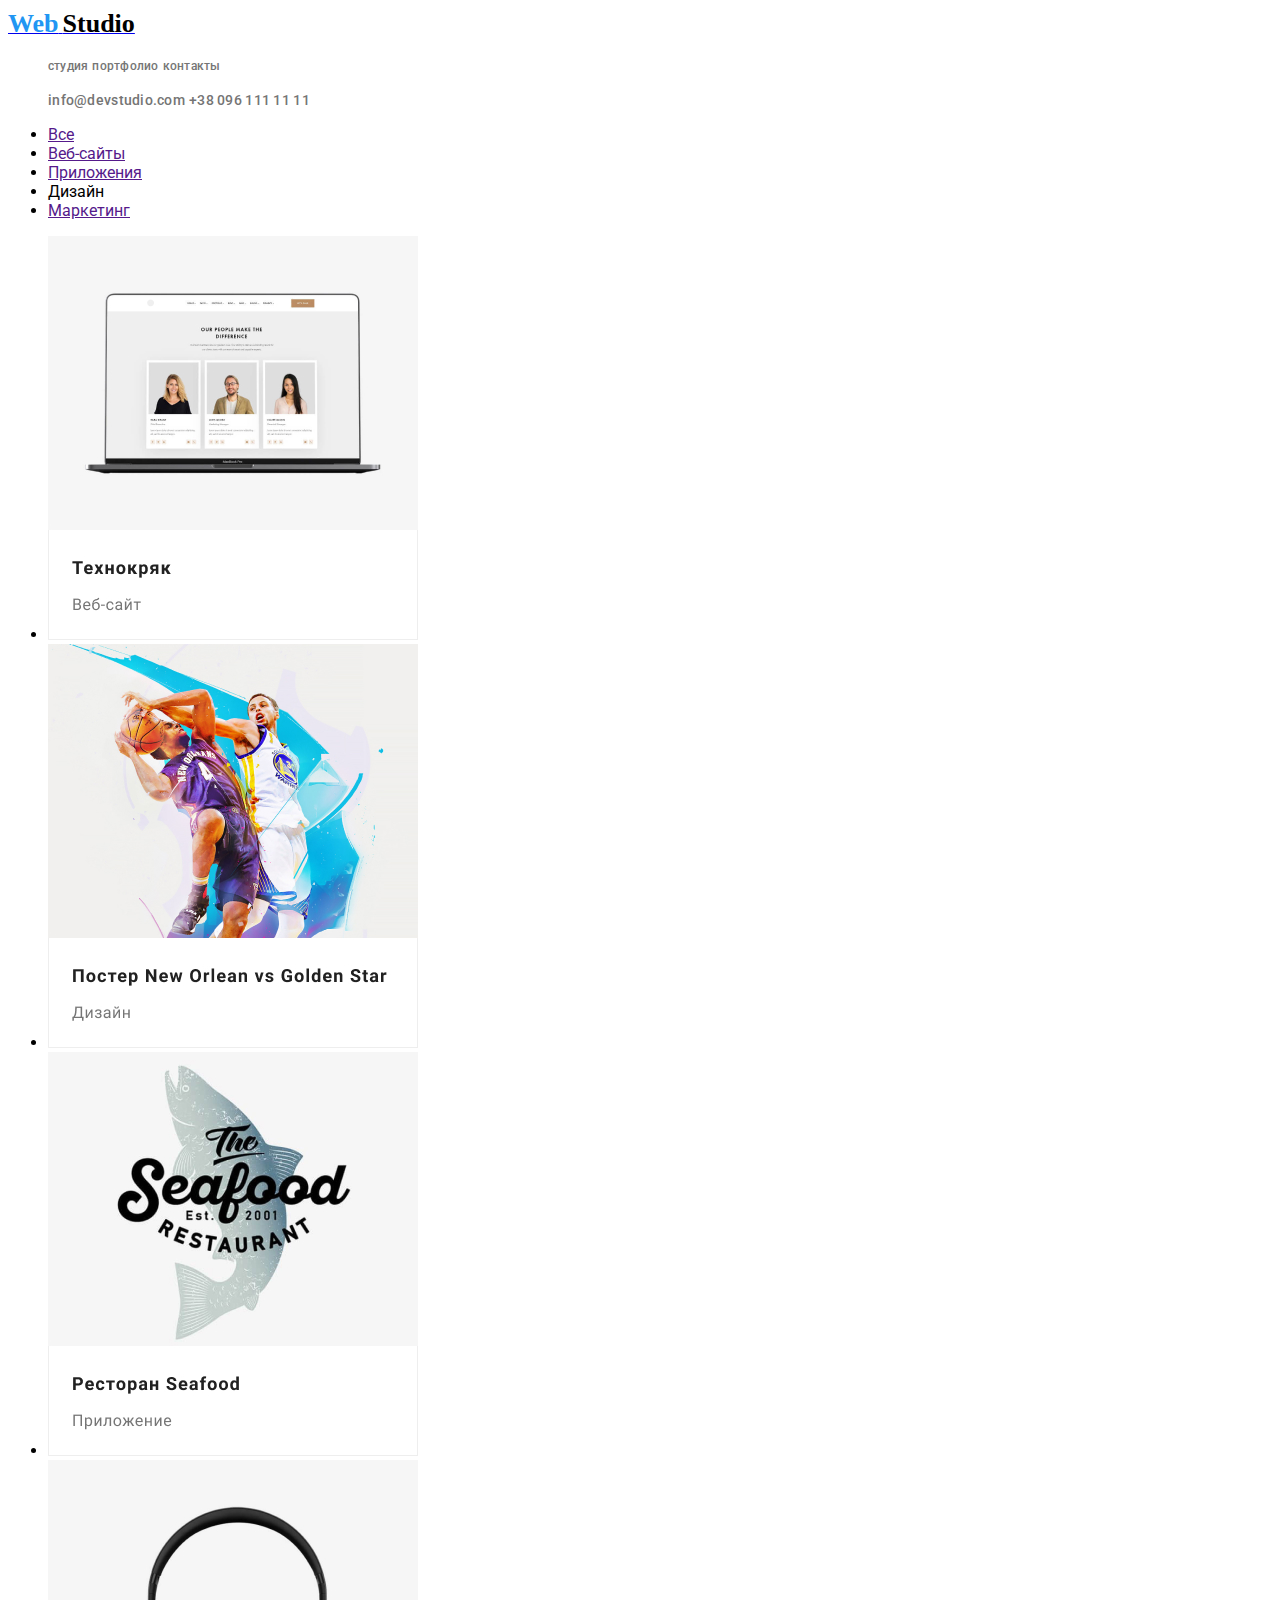
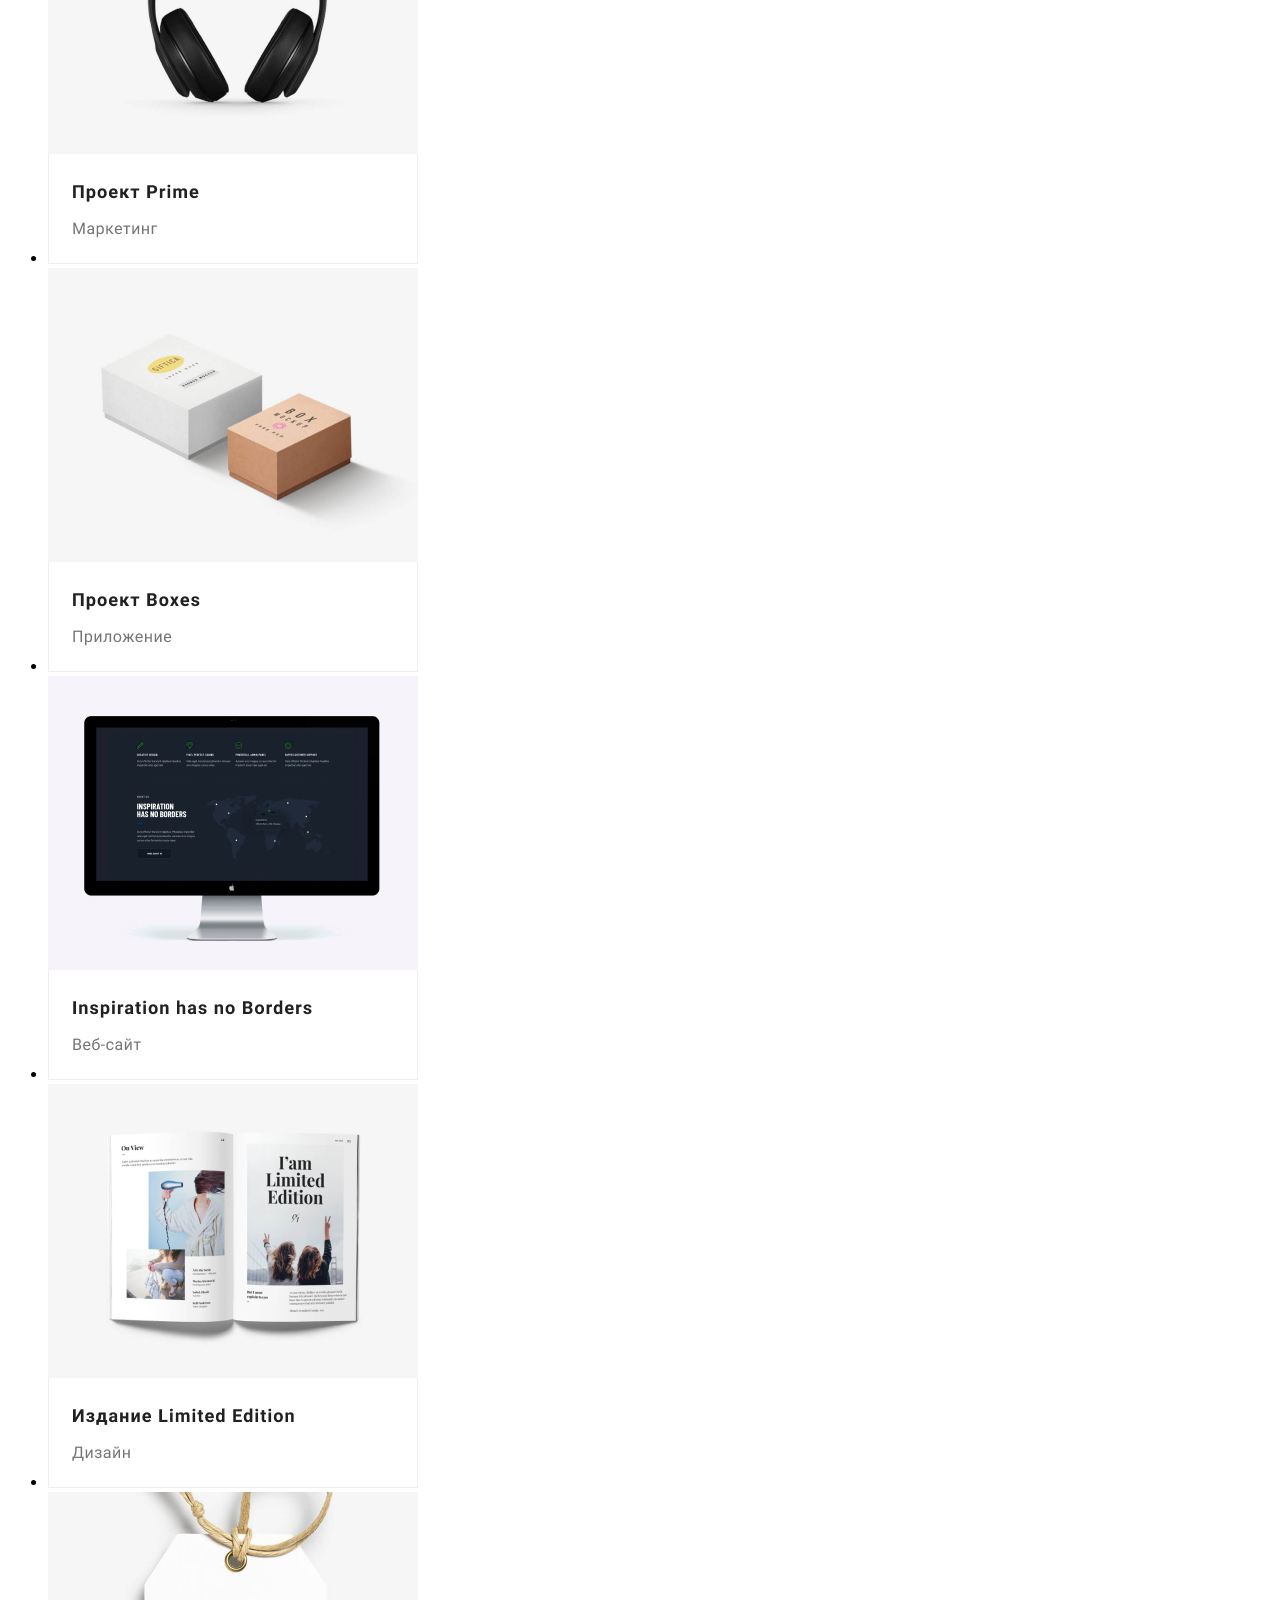
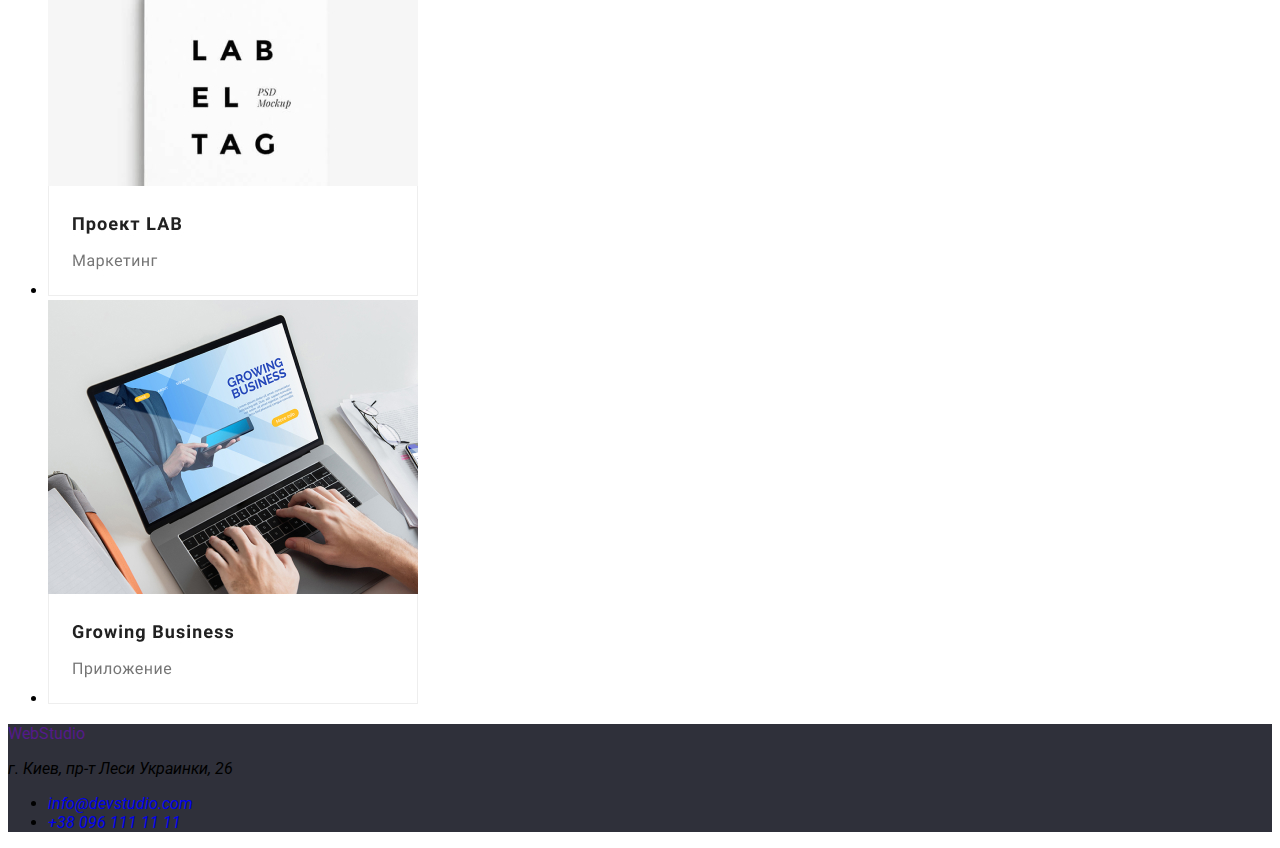
==== portfolio.html @ 025ed81a "com2" ====
<!DOCTYPE html>
<html lang="en">

<head>
    <meta charset="UTF-8">
    <meta http-equiv="X-UA-Compatible" content="IE=edge">
    <meta name="viewport" content="width=device-width, initial-scale=1.0">
    <title>WebStudio</title>
    <link href="./css/style.css" rel="stylesheet">
    <link rel="preconnect" href="https://fonts.gstatic.com">
    <link href="https://fonts.googleapis.com/css2?family=Roboto:wght@100&display=swap" rel="stylesheet">

</head>

<body>

    <header>

        <nav>

            <a class="Logo" href="./index.html">
                <span class="logo1">Web</span>
                <span class="logo2">Studio</span>
            </a>

            <ul class="navigation">
                <li><a href="./index.html" target="_blank">студия</a></li>
                <li><a href="./portfolio.html" target="_blank">портфолио</a></li>
                <li><a href="" target="_blank">контакты</a></li>
            </ul>
        </nav>
        <ul class="contacts">
            <li><a href="mailto:info@devstudio.com">info@devstudio.com</a></li>
            <li><a href="tel:+380961111111">+38 096 111 11 11</a></li>
        </ul>

    </header>

    <main>
        <nav>
            <ul>
                <li><a href="">Все</a></li>
                <li><a href="">Веб-сайты</a></li>
                <li><a href="">Приложения</a></li>
                <li><a href=""></a>Дизайн</li>
                <li><a href="">Маркетинг</a></li>
            </ul>
        </nav>
        <section>
            <ul>
                <li> <img src="./img/project1.jpg" alt="Технокряк"> </li>
                <li> <img src="./img/project2.jpg" alt="Постер New Orlean vs Golden Star"> </li>
                <li> <img src="./img/project3.jpg" alt="Ресторан Seafood"> </li>
                <li> <img src="./img/project4.jpg" alt="Проект Prime"> </li>
                <li> <img src="./img/project5.jpg" alt="Проект Boxes"> </li>
                <li> <img src="./img/project6.jpg" alt="Inspiration has no borders"> </li>
                <li> <img src="./img/project7.jpg" alt="Издание Limited Edition"> </li>
                <li> <img src="./img/project8.jpg" alt="Проект Lab"> </li>
                <li> <img src="./img/project9.jpg" alt="Growing Business"> </li>
            </ul>
        </section>
    </main>
    <footer class="footer">
        <a href="">WebStudio</a>
        <address>

            <p>г. Киев, пр-т Леси Украинки, 26</p>
            <ul>
                <li>
                    <a class="accent" href="mailto:info@devstudio.com">info@devstudio.com</a>
                </li>
                <li>
                    <a class="accent" href="tel:+380961111111">+38 096 111 11 11</a>
                </li>
            </ul>

        </address>

    </footer>
</body>

</html>
---- css/style.css ----
body {
    font-family: 'Roboto', sans-serif;
}

.ul {
    list-style: none;
}


/* Логотип */

.logo {
 text-decoration: none;   
    
}

.logo1 {
font-family: Raleway;
font-weight: bold;
font-size: 26px;
line-height: 31px;
color: #2196F3;
}

.logo2 {
font-family: Raleway;
font-weight: bold;
font-size: 26px;
line-height: 31px;
color: #000000;
}

.logo3 {
font-family: Raleway;
font-weight: bold;
font-size: 26px;
line-height: 31px;
color: #ffffff;
}

/* Навигация_по_сайту */

.navigation a {
    display: inline-block;
    text-decoration: none;
}
    .navigation li {
        display: inline-block;
        }

        .navigation li > a {
            text-decoration: none;
            cursor: pointer;
            font-weight: 500;
            font-size: 14px;
            line-height: 16px;
            letter-spacing: 0.02em;
            color: #212121;
        }

        .navigation li > a:hover,
        .navigation li > a:focus {
            color: #2196F3
        }

        .navigation li > a {
            text-decoration: none;
            cursor: pointer;
            font-size: 12px;
            color: #757575
        }



    /* Контакты */
    .contacts li > a {
            text-decoration: none;
            cursor: pointer;
            font-weight: 500;
            font-size: 14px;
            line-height: 16px;
            letter-spacing: 0.02em;
            color: #757575
            }

    .contacts  li {
        display: inline-block;
        
        }

    .contacts  li > a:hover,
    .contacts  li > a:focus
    {
        color: #2196F3
        }

/* Заказ_услуг */

.service {
    text-align: center;
    background-color: #2F303A;
}

.service > ul > li {
    display: inline-block;
    margin: 0;
    padding: 0;
}

.service-title {
    color: #ffffff;
}

.button1 {
    cursor: pointer;
    background-color: #2196f3 ;
    color: #ffffff;
    width: 200px;
    height: 50px;
}

/* Описание_чем_занимается_фирма */


.quality > li {
    display: inline-block;
    margin: 0;
    padding: 0;
}

.quality-title {
    font-style: normal;
    font-weight: bold;
    font-size: 14px;
    line-height: 16px;
    letter-spacing: 0.03em;
    text-transform: uppercase;
    color: #212121;
}

.quality-text {
    font-size: 14px;
    line-height: 171%;
    letter-spacing: 0.03em;
    color: #757575;
}

/* Фото_Чем_Занимается_фирма */

.occupation {
    text-align: center;
}

.our-team-title {
    font-weight: bold;
    font-size: 36px;
    line-height: 42px;
    text-align: center;
    letter-spacing: 0.03em;

    color: #212121;
}

.occupation-title {
    font-weight: bold;
    font-size: 36px;
    line-height: 42px;
    text-align: center;
    letter-spacing: 0.03em;

    color: #212121;

}

.occupation > ul > li {
    display: inline-block;
    margin: 0;
    padding: 0;
}


/* Наша_Команда */

.our-team {
   text-align: center; 
}

.team-title {
    font-weight: 500;
    font-size: 16px;
    line-height: 19px;
    text-align: center;
    letter-spacing: 0.03em;
    color: #212121;

}

.team-text {
    font-size: 16px;
    line-height: 19px;
    text-align: center;
    letter-spacing: 0.03em;
    color: #757575;
    }

.our-team > ul > li {
    display: inline-block;
    margin: 0;
    padding: 0;
}

/* Подпись */


.address {
font-size: 14px;
line-height: 171%;
letter-spacing: 0.03em;
color: #ffffff;
}


.footer {
    background-color: #2F303A;
}

.footer a {
    display: inline-block;
    text-decoration: none;
}

.address > ul > li {
    list-style-type: none;
}

.address > ul > li > a {
    text-decoration: none;
    cursor: pointer;
    font-size: 14px;
    line-height: 171%;
    letter-spacing: 0.03em;
    color: rgba(255, 255, 255, 0.6);
    }
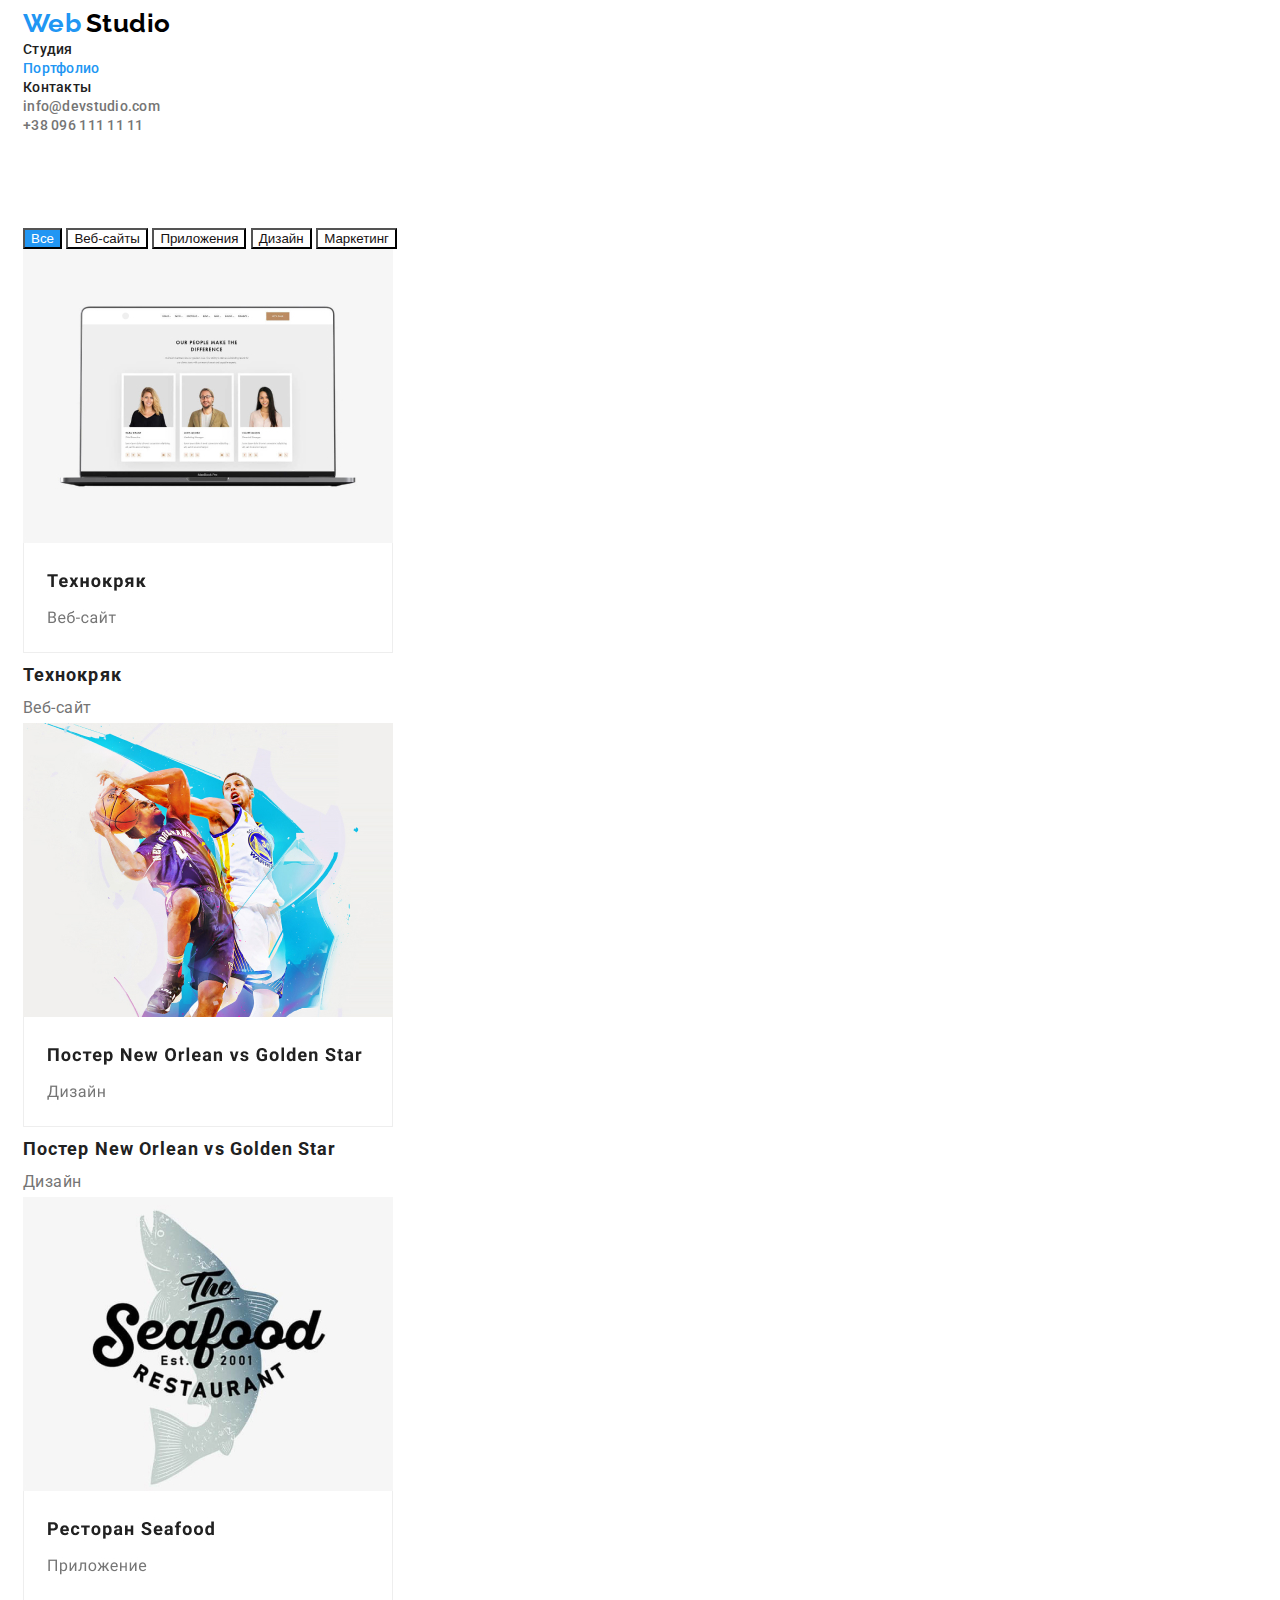
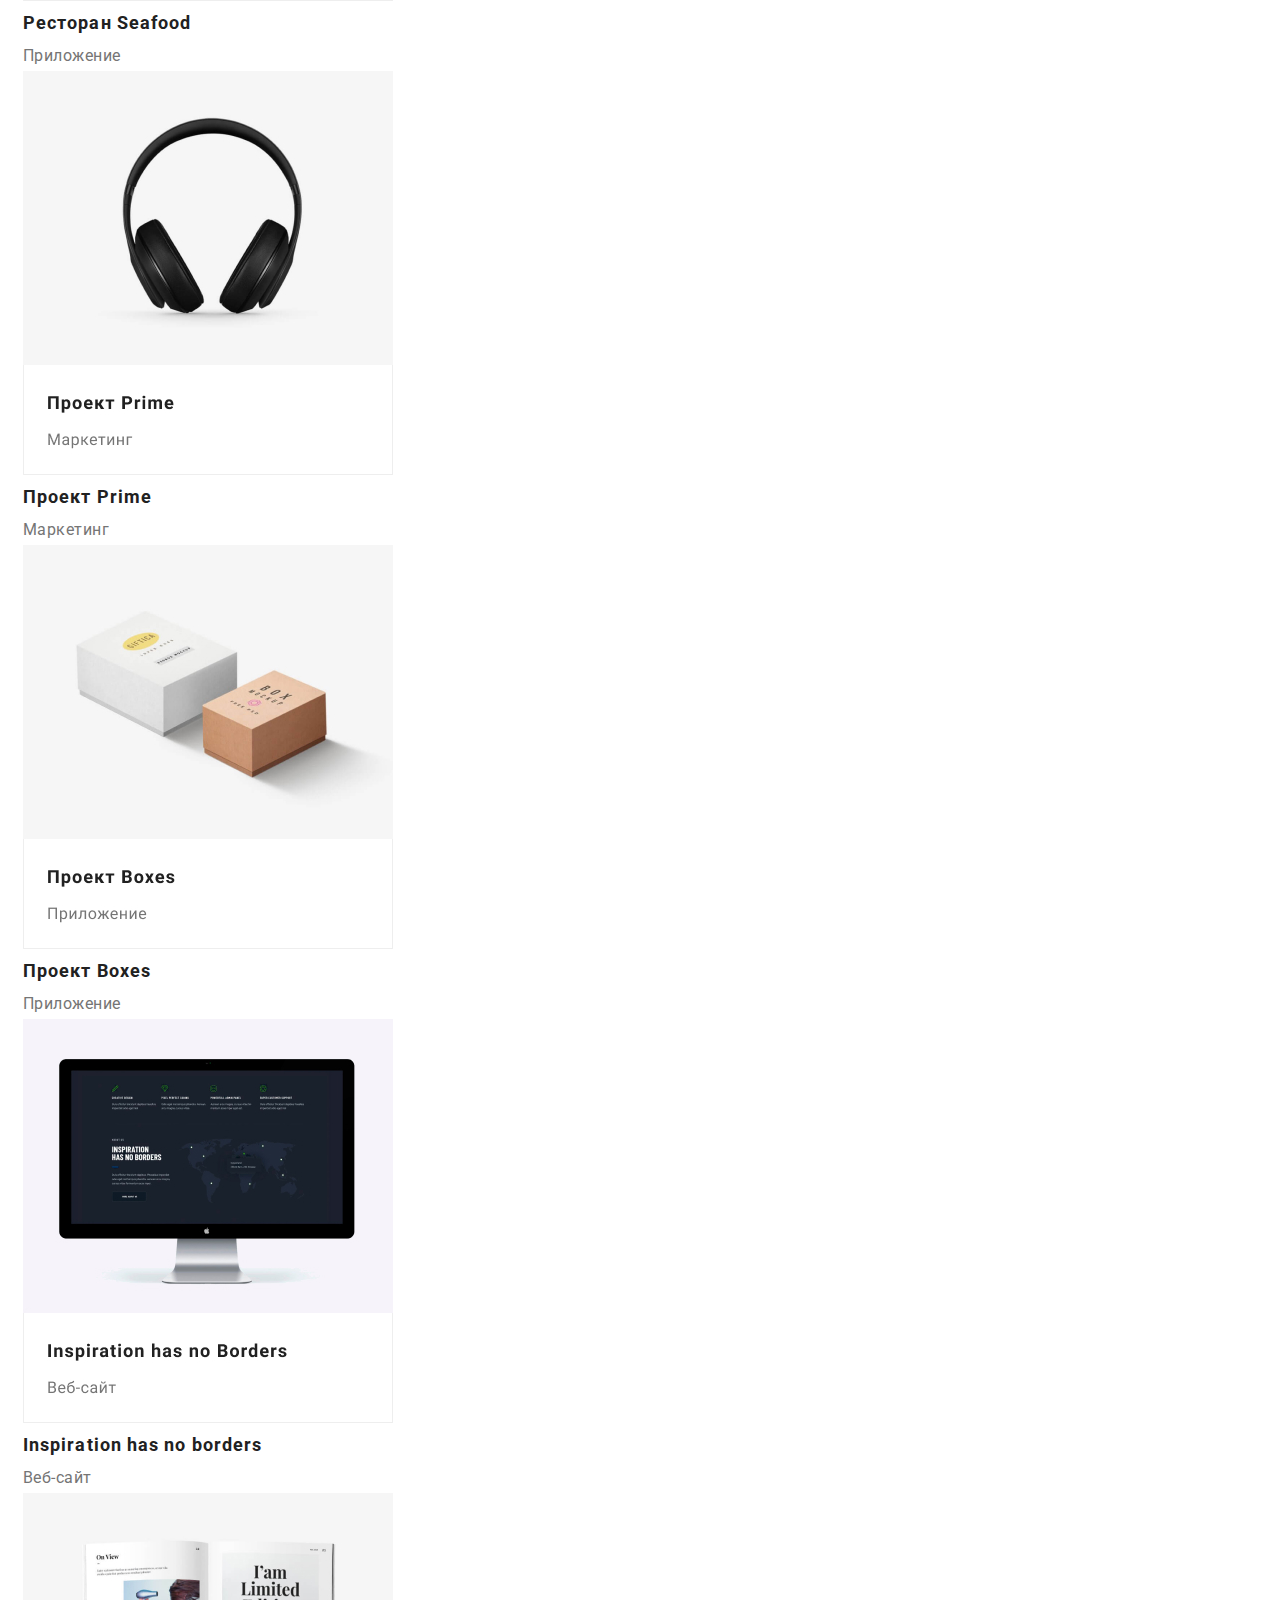
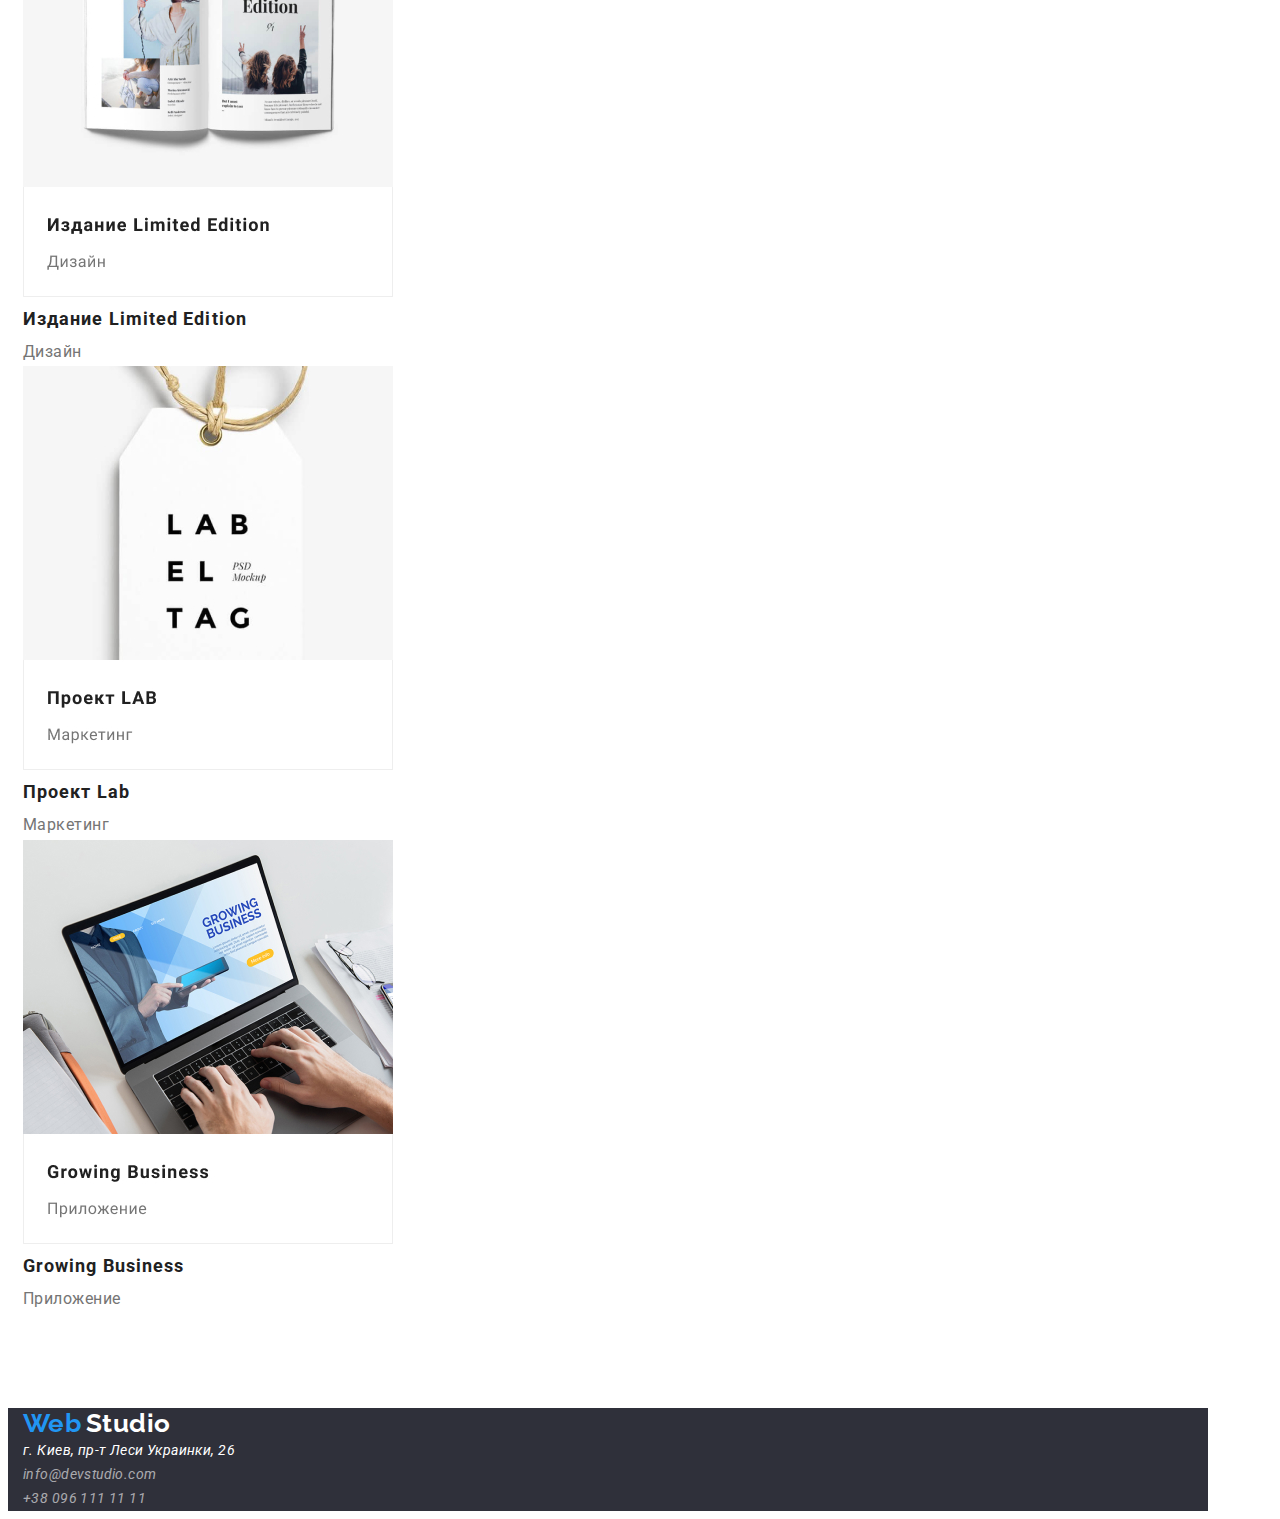
==== commit 33bb86a9: "com 1" ====
--- a/portfolio.html
+++ b/portfolio.html
@@ -7,62 +7,95 @@
     <meta name="viewport" content="width=device-width, initial-scale=1.0">
     <title>WebStudio</title>
     <link href="./css/style.css" rel="stylesheet">
-    <link rel="preconnect" href="https://fonts.gstatic.com">
-    <link href="https://fonts.googleapis.com/css2?family=Roboto:wght@100&display=swap" rel="stylesheet">
-
+    <link rel="preconnect" href="https://fonts.googleapis.com">
+    <link
+        href="https://fonts.googleapis.com/css2?family=Raleway:wght700&family=Roboto:wght@400;500;700;900&display=swap"
+        rel="stylesheet">
 </head>
 
 <body>
 
     <header>
+        <div class="hat">
 
-        <nav>
+            <nav>
 
-            <a class="Logo" href="./index.html">
-                <span class="logo1">Web</span>
-                <span class="logo2">Studio</span>
-            </a>
+                <a href="./index.html">
+                    <span class="logo1">Web</span>
+                    <span class="logo2">Studio</span>
+                </a>
 
-            <ul class="navigation">
-                <li><a href="./index.html" target="_blank">студия</a></li>
-                <li><a href="./portfolio.html" target="_blank">портфолио</a></li>
-                <li><a href="" target="_blank">контакты</a></li>
+                <ul class="navigation">
+                    <li><a href="./index.html" class="link">Студия</a></li>
+                    <li><a href="./portfolio.html" class="valid-link">Портфолио</a></li>
+                    <li><a href="/" class="link">Контакты</a></li>
+                </ul>
+            </nav>
+            <ul class="contacts">
+                <li><a href="mailto:info@devstudio.com">info@devstudio.com</a></li>
+                <li><a href="tel:+380961111111">+38 096 111 11 11</a></li>
             </ul>
-        </nav>
-        <ul class="contacts">
-            <li><a href="mailto:info@devstudio.com">info@devstudio.com</a></li>
-            <li><a href="tel:+380961111111">+38 096 111 11 11</a></li>
-        </ul>
-
+        </div>
     </header>
 
     <main>
-        <nav>
+        <section class="project">
             <ul>
-                <li><a href="">Все</a></li>
-                <li><a href="">Веб-сайты</a></li>
-                <li><a href="">Приложения</a></li>
-                <li><a href=""></a>Дизайн</li>
-                <li><a href="">Маркетинг</a></li>
+                <li>
+                    <button class="button2 " type="button">Все</button>
+                    <button class="button " type="button">Веб-сайты</button>
+                    <button class="button " type="button">Приложения</button>
+                    <button class="button " type="button">Дизайн</button>
+                    <button class="button " type="button">Маркетинг</button>
+                </li>
             </ul>
-        </nav>
-        <section>
             <ul>
-                <li> <img src="./img/project1.jpg" alt="Технокряк"> </li>
-                <li> <img src="./img/project2.jpg" alt="Постер New Orlean vs Golden Star"> </li>
-                <li> <img src="./img/project3.jpg" alt="Ресторан Seafood"> </li>
-                <li> <img src="./img/project4.jpg" alt="Проект Prime"> </li>
-                <li> <img src="./img/project5.jpg" alt="Проект Boxes"> </li>
-                <li> <img src="./img/project6.jpg" alt="Inspiration has no borders"> </li>
-                <li> <img src="./img/project7.jpg" alt="Издание Limited Edition"> </li>
-                <li> <img src="./img/project8.jpg" alt="Проект Lab"> </li>
-                <li> <img src="./img/project9.jpg" alt="Growing Business"> </li>
+                <li>
+                    <img src="./img/project1.jpg" alt="Технокряк">
+                    <h3 class="project-title">Технокряк</h3>
+                    <p class="project-text">Веб-сайт</p>
+                </li>
+                <li> <img src="./img/project2.jpg" alt="Постер New Orlean vs Golden Star">
+                    <h3 class="project-title">Постер New Orlean vs Golden Star</h3>
+                    <p class="project-text">Дизайн</p>
+                </li>
+                <li> <img src="./img/project3.jpg" alt="Ресторан Seafood">
+                    <h3 class="project-title">Ресторан Seafood</h3>
+                    <p class="project-text">Приложение</p>
+                </li>
+                <li> <img src="./img/project4.jpg" alt="Проект Prime">
+                    <h3 class="project-title">Проект Prime</h3>
+                    <p class="project-text">Маркетинг</p>
+                </li>
+                <li> <img src="./img/project5.jpg" alt="Проект Boxes">
+                    <h3 class="project-title">Проект Boxes</h3>
+                    <p class="project-text">Приложение</p>
+                </li>
+                <li> <img src="./img/project6.jpg" alt="Inspiration has no borders">
+                    <h3 class="project-title">Inspiration has no borders</h3>
+                    <p class="project-text">Веб-сайт</p>
+                </li>
+                <li> <img src="./img/project7.jpg" alt="Издание Limited Edition">
+                    <h3 class="project-title">Издание Limited Edition</h3>
+                    <p class="project-text">Дизайн</p>
+                </li>
+                <li> <img src="./img/project8.jpg" alt="Проект Lab">
+                    <h3 class="project-title">Проект Lab</h3>
+                    <p class="project-text">Маркетинг</p>
+                </li>
+                <li> <img src="./img/project9.jpg" alt="Growing Business">
+                    <h3 class="project-title">Growing Business</h3>
+                    <p class="project-text">Приложение</p>
+                </li>
             </ul>
         </section>
     </main>
     <footer class="footer">
-        <a href="">WebStudio</a>
-        <address>
+        <a class="Logo" href="./index.html">
+            <span class="logo1">Web</span>
+            <span class="logo3">Studio</span>
+        </a>
+        <address class="address">
 
             <p>г. Киев, пр-т Леси Украинки, 26</p>
             <ul>
--- a/css/style.css
+++ b/css/style.css
@@ -1,18 +1,25 @@
 body {
     font-family: 'Roboto', sans-serif;
-}
-
-.ul {
-    list-style: none;
+    letter-spacing: 00.03em;
+}
+
+li {
+    list-style-type: none;
+}
+
+a {
+text-decoration: none;}
+
+
+
+.hat {
+    width: 1200px;
+    padding-right: 15px;
+    padding-left: 15px;
 }
 
 
 /* Логотип */
-
-.logo {
- text-decoration: none;   
-    
-}
 
 .logo1 {
 font-family: Raleway;
@@ -40,22 +47,19 @@
 
 /* Навигация_по_сайту */
 
-.navigation a {
-    display: inline-block;
+.navigation {
+    padding: 0px;
+    margin: 0px;
+}
+
+.link {
     text-decoration: none;
-}
-    .navigation li {
-        display: inline-block;
-        }
-
-        .navigation li > a {
-            text-decoration: none;
-            cursor: pointer;
-            font-weight: 500;
-            font-size: 14px;
-            line-height: 16px;
-            letter-spacing: 0.02em;
-            color: #212121;
+    cursor: pointer;
+    font-weight: 500;
+    font-size: 14px;
+    line-height: 16px;
+    letter-spacing: 0.02em;
+    color: #212121;
         }
 
         .navigation li > a:hover,
@@ -63,55 +67,119 @@
             color: #2196F3
         }
 
-        .navigation li > a {
-            text-decoration: none;
-            cursor: pointer;
-            font-size: 12px;
-            color: #757575
-        }
-
+.valid-link {
+    text-decoration: none;
+    cursor: pointer;
+    font-weight: 500;
+    font-size: 14px;
+    line-height: 16px;
+    letter-spacing: 0.02em;
+    color: #2196F3;
+        }
+
+    
 
 
     /* Контакты */
+
+    .contacts {
+        padding: 0px;
+        margin: 0px;
+    }
+
     .contacts li > a {
-            text-decoration: none;
-            cursor: pointer;
-            font-weight: 500;
-            font-size: 14px;
-            line-height: 16px;
-            letter-spacing: 0.02em;
-            color: #757575
-            }
-
-    .contacts  li {
-        display: inline-block;
         
+        text-decoration: none;
+        cursor: pointer;
+        font-weight: 500;
+        font-size: 14px;
+        line-height: 16px;
+        letter-spacing: 0.02em;
+        color: #757575
         }
 
     .contacts  li > a:hover,
-    .contacts  li > a:focus
-    {
+    .contacts  li > a:focus,
+    .contacts  li > a:visited {
         color: #2196F3
         }
 
+.button {
+    cursor: pointer;
+    background-color: #ffffff ;
+    color: #181212;   
+}
+
+.button:hover {
+    color: cornsilk;
+    background-color: #2196F3
+}
+
+.button2 {
+    cursor: pointer;
+    background-color: #2196f3 ;
+    color: #ffffff;
+}
+
+/* Проекты_компании */
+
+.project {
+    margin-top: 94px;
+    margin-bottom: 94px;
+    width: 1170px;
+    padding-left: 15px;
+    padding-right: 15px;
+    background-color: #FFFFFF;
+}
+
+.project > ul {
+    margin: 0px;
+    padding: 0px;
+}
+
+.project-text {
+    margin: 0px;
+    padding: 0px;
+    font-size: 16px;
+    line-height: 187%;
+    letter-spacing: 0.03em;
+    color: #757575;
+}
+
+.project-title {
+margin: 0px;
+padding: 0px;
+font-weight: bold;
+font-size: 18px;
+line-height: 200%;
+letter-spacing: 0.06em;
+color: #212121;
+}
+
 /* Заказ_услуг */
 
 .service {
     text-align: center;
+    margin-bottom: 94px;
     background-color: #2F303A;
 }
 
-.service > ul > li {
-    display: inline-block;
-    margin: 0;
-    padding: 0;
-}
 
 .service-title {
+    margin: 0px;
+    padding: 0px;
+    margin-bottom: 30px;
+    font-weight: 900;
+    font-size: 44px;
+    line-height: 136%;
+    text-align: center;
+    letter-spacing: 0.06em;
+    text-transform: uppercase;
     color: #ffffff;
 }
 
 .button1 {
+    border-radius: 4px;
     cursor: pointer;
     background-color: #2196f3 ;
     color: #ffffff;
@@ -121,15 +189,17 @@
 
 /* Описание_чем_занимается_фирма */
 
-
-.quality > li {
-    display: inline-block;
-    margin: 0;
-    padding: 0;
+.quality {
+    margin: 0px;
+    padding: 0px;
+    margin-bottom: 94px;
 }
 
 .quality-title {
-    font-style: normal;
+    
+    margin: 0px;
+    padding: 0px;
+    margin-bottom: 10px;
     font-weight: bold;
     font-size: 14px;
     line-height: 16px;
@@ -139,6 +209,8 @@
 }
 
 .quality-text {
+    margin: 0px;
+    padding: 0px;
     font-size: 14px;
     line-height: 171%;
     letter-spacing: 0.03em;
@@ -147,45 +219,55 @@
 
 /* Фото_Чем_Занимается_фирма */
 
-.occupation {
-    text-align: center;
+.occupation > ul {
+    margin: 0px;
+    padding: 0px;
+    margin-bottom: 94px;
 }
 
 .our-team-title {
+    margin: 0px;
+    padding: 0px;
+    margin-bottom: 50px;
     font-weight: bold;
     font-size: 36px;
     line-height: 42px;
     text-align: center;
     letter-spacing: 0.03em;
-
-    color: #212121;
-}
+    color: #212121;
+}
+
 
 .occupation-title {
+    
+    margin: 0px;
+    padding: 0px;
+    margin-bottom: 50px;
     font-weight: bold;
     font-size: 36px;
     line-height: 42px;
     text-align: center;
     letter-spacing: 0.03em;
-
-    color: #212121;
-
-}
-
-.occupation > ul > li {
-    display: inline-block;
-    margin: 0;
-    padding: 0;
-}
+    color: #212121;
+}
+
+
 
 
 /* Наша_Команда */
 
+.container {
+    padding: 94px;
+}
+
 .our-team {
-   text-align: center; 
+    margin: 0px;
+    padding: 0px;
 }
 
 .team-title {
+    margin: 0px;
+    padding: 0px;
     font-weight: 500;
     font-size: 16px;
     line-height: 19px;
@@ -196,6 +278,8 @@
 }
 
 .team-text {
+    margin: 0px;
+    padding: 0px;
     font-size: 16px;
     line-height: 19px;
     text-align: center;
@@ -203,41 +287,52 @@
     color: #757575;
     }
 
-.our-team > ul > li {
+
+/* Подпись */
+
+
+.address {
+    font-size: 14px;
+    line-height: 171%;
+    letter-spacing: 0.03em;
+    color: #ffffff;
+    }
+
+.address > p {
+    margin: 0px;
+    padding: 0px;
+}
+
+.footer {
+    width: 1170px;
+    padding-right: 15px;
+    padding-left: 15px;
+    background-color: #2F303A;
+}
+
+.footer > a {
     display: inline-block;
-    margin: 0;
-    padding: 0;
-}
-
-/* Подпись */
-
-
-.address {
+    text-decoration: none;
+}
+
+.address > ul {
+    list-style-type: none;
+    margin: 0px;
+    padding: 0px;
+}
+
+.address > ul > li > a {
+    text-decoration: none;
+    cursor: pointer;
+    font-size: 14px;
+    line-height: 171%;
+    letter-spacing: 0.03em;
+    color: rgba(255, 255, 255, 0.6);
+    }
+
+.address > p {
 font-size: 14px;
 line-height: 171%;
 letter-spacing: 0.03em;
-color: #ffffff;
-}
-
-
-.footer {
-    background-color: #2F303A;
-}
-
-.footer a {
-    display: inline-block;
-    text-decoration: none;
-}
-
-.address > ul > li {
-    list-style-type: none;
-}
-
-.address > ul > li > a {
-    text-decoration: none;
-    cursor: pointer;
-    font-size: 14px;
-    line-height: 171%;
-    letter-spacing: 0.03em;
-    color: rgba(255, 255, 255, 0.6);
-    }+color: #FFFFFF;
+}
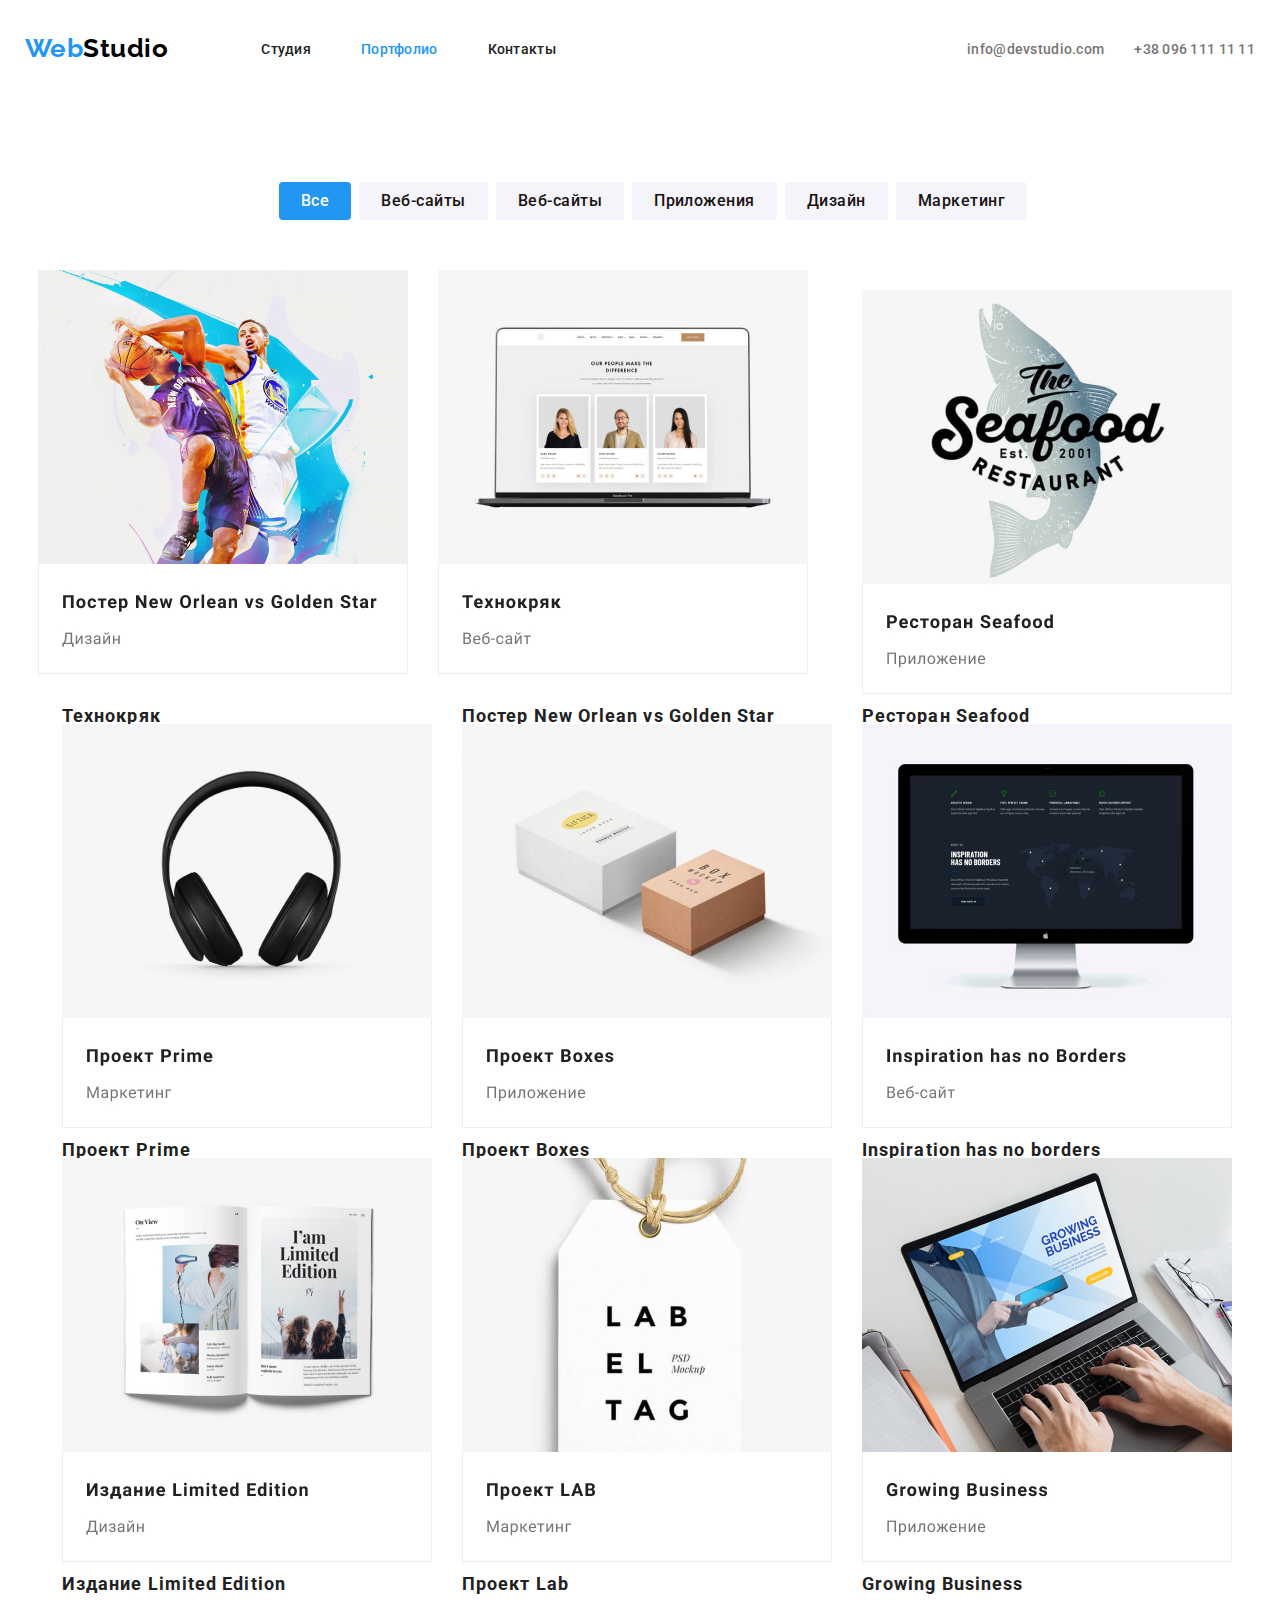
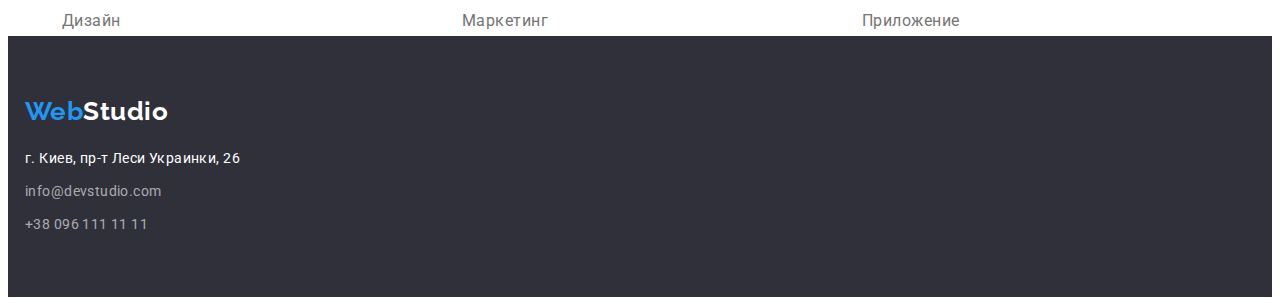
==== commit ed566add: "com1" ====
--- a/portfolio.html
+++ b/portfolio.html
@@ -9,107 +9,165 @@
     <link href="./css/style.css" rel="stylesheet">
     <link rel="preconnect" href="https://fonts.googleapis.com">
     <link
-        href="https://fonts.googleapis.com/css2?family=Raleway:wght700&family=Roboto:wght@400;500;700;900&display=swap"
+        href="https://fonts.googleapis.com/css2?family=Raleway:wght@700&amp;family=Roboto:wght@400;500;700;900&amp;display=swap"
         rel="stylesheet">
 </head>
 
 <body>
 
     <header>
-        <div class="hat">
+        <div class="container hat">
+            <nav class="nav">
 
-            <nav>
-
-                <a href="./index.html">
-                    <span class="logo1">Web</span>
-                    <span class="logo2">Studio</span>
+                <a href="./index.html" class="logo">
+                    <span class="logo1">Web</span><span class="logo2">Studio</span>
                 </a>
 
                 <ul class="navigation">
-                    <li><a href="./index.html" class="link">Студия</a></li>
-                    <li><a href="./portfolio.html" class="valid-link">Портфолио</a></li>
-                    <li><a href="/" class="link">Контакты</a></li>
+                    <li class="item"><a href="./index.html" class="link">Студия</a></li>
+                    <li class="item"><a href="./portfolio.html" class="valid-link">Портфолио</a></li>
+                    <li class="item"><a href="/" class="link">Контакты</a></li>
                 </ul>
             </nav>
+
             <ul class="contacts">
-                <li><a href="mailto:info@devstudio.com">info@devstudio.com</a></li>
-                <li><a href="tel:+380961111111">+38 096 111 11 11</a></li>
+                <li class="item"><a href="mailto:info@devstudio.com">info@devstudio.com</a></li>
+                <li class="item"><a href="tel:+380961111111">+38 096 111 11 11</a></li>
+
             </ul>
         </div>
     </header>
 
     <main>
         <section class="project">
-            <ul>
-                <li>
+            <div class="container">
+            <ul class="project-nav">
+                <li class="item">
                     <button class="button2 " type="button">Все</button>
+                </li>
+                <li class="item">
                     <button class="button " type="button">Веб-сайты</button>
+                </li> 
+                <li class="item">
+                    <button class="button " type="button">Веб-сайты</button>
+                </li>
+                <li class="item">
                     <button class="button " type="button">Приложения</button>
+                </li>
+                <li class="item">
                     <button class="button " type="button">Дизайн</button>
+                </li>
+                <li class="item">
                     <button class="button " type="button">Маркетинг</button>
                 </li>
             </ul>
-            <ul>
-                <li>
-                    <img src="./img/project1.jpg" alt="Технокряк">
-                    <h3 class="project-title">Технокряк</h3>
-                    <p class="project-text">Веб-сайт</p>
+            <ul class="project-foto">
+                <li class="item">
+                    <a href="">
+                        <img src="./img/project2.jpg" alt="Технокряк">
+                            <div class="info-foto">
+                            <h2 class="project-title">Технокряк</h3>
+                            <p class="project-text">Веб-сайт</p>
+                        </div>
+                    </a>
+                    
                 </li>
-                <li> <img src="./img/project2.jpg" alt="Постер New Orlean vs Golden Star">
-                    <h3 class="project-title">Постер New Orlean vs Golden Star</h3>
-                    <p class="project-text">Дизайн</p>
+                <li class="item"> 
+                    <a href="">
+                        <img src="./img/project1.jpg" alt="Постер New Orlean vs Golden Star">
+                            <div class="info-foto">
+                            <h2 class="project-title">Постер New Orlean vs Golden Star</h3>
+                            <p class="project-text">Дизайн</p>
+                        </div>
+                    </a>
                 </li>
-                <li> <img src="./img/project3.jpg" alt="Ресторан Seafood">
-                    <h3 class="project-title">Ресторан Seafood</h3>
-                    <p class="project-text">Приложение</p>
+                <li class="item"> 
+                    <a href="">
+                        <div class="info-foto">
+                            <img src="./img/project3.jpg" alt="Ресторан Seafood">
+                            <h2 class="project-title">Ресторан Seafood</h3>
+                            <p class="project-text">Приложение</p>
+                        </div>
+                    </a>
                 </li>
-                <li> <img src="./img/project4.jpg" alt="Проект Prime">
-                    <h3 class="project-title">Проект Prime</h3>
-                    <p class="project-text">Маркетинг</p>
+                <li class="item"> 
+                    <a href="">
+                        <div class="info-foto">
+                            <img src="./img/project4.jpg" alt="Проект Prime">
+                            <h2 class="project-title">Проект Prime</h3>
+                            <p class="project-text">Маркетинг</p>
+                        </div>
+                    </a>
                 </li>
-                <li> <img src="./img/project5.jpg" alt="Проект Boxes">
-                    <h3 class="project-title">Проект Boxes</h3>
-                    <p class="project-text">Приложение</p>
+                <li class="item"> 
+                    <a href="">
+                        <div class="info-foto">
+                            <img src="./img/project5.jpg" alt="Проект Boxes">
+                            <h2 class="project-title">Проект Boxes</h3>
+                            <p class="project-text">Приложение</p>
+                        </div>
+                    </a>
                 </li>
-                <li> <img src="./img/project6.jpg" alt="Inspiration has no borders">
-                    <h3 class="project-title">Inspiration has no borders</h3>
-                    <p class="project-text">Веб-сайт</p>
+                <li class="item"> 
+                    <a href="">
+                        <div class="info-foto">
+                            <img src="./img/project6.jpg" alt="Inspiration has no borders">
+                            <h2 class="project-title">Inspiration has no borders</h3>
+                            <p class="project-text">Веб-сайт</p>
+                        </div>
+                    </a>
                 </li>
-                <li> <img src="./img/project7.jpg" alt="Издание Limited Edition">
-                    <h3 class="project-title">Издание Limited Edition</h3>
-                    <p class="project-text">Дизайн</p>
+                <li class="item"> 
+                    <a href="">
+                        <div class="info-foto">
+                            <img src="./img/project7.jpg" alt="Издание Limited Edition">
+                            <h2 class="project-title">Издание Limited Edition</h3>
+                            <p class="project-text">Дизайн</p>
+                        </div>
+                    </a>
                 </li>
-                <li> <img src="./img/project8.jpg" alt="Проект Lab">
-                    <h3 class="project-title">Проект Lab</h3>
-                    <p class="project-text">Маркетинг</p>
+                <li class="item"> 
+                    <a href="">
+                        <div class="info-foto">
+                            <img src="./img/project8.jpg" alt="Проект Lab">
+                            <h2 class="project-title">Проект Lab</h3>
+                            <p class="project-text">Маркетинг</p>
+                        </div>
+                    </a>
                 </li>
-                <li> <img src="./img/project9.jpg" alt="Growing Business">
-                    <h3 class="project-title">Growing Business</h3>
-                    <p class="project-text">Приложение</p>
+                <li class="item"> 
+                    <a href="">
+                        <div class="info-foto">
+                            <img src="./img/project9.jpg" alt="Growing Business">
+                            <h2 class="project-title">Growing Business</h3>
+                            <p class="project-text">Приложение</p>
+                        </div>
+                    </a>
                 </li>
             </ul>
+            </div>
         </section>
     </main>
     <footer class="footer">
-        <a class="Logo" href="./index.html">
-            <span class="logo1">Web</span>
-            <span class="logo3">Studio</span>
-        </a>
-        <address class="address">
-
-            <p>г. Киев, пр-т Леси Украинки, 26</p>
-            <ul>
-                <li>
-                    <a class="accent" href="mailto:info@devstudio.com">info@devstudio.com</a>
-                </li>
-                <li>
-                    <a class="accent" href="tel:+380961111111">+38 096 111 11 11</a>
-                </li>
-            </ul>
-
-        </address>
-
+        <div class="container ftr">
+            <a class="logo-footer" href="./index.html">
+                <span class="logo1">Web</span><span class="logo3">Studio</span>
+            </a>
+            <address class="address">
+    
+                <p class="address">г. Киев, пр-т Леси Украинки, 26</p>
+                <ul class="contacts-footer">
+                    <li class="item">
+                        <a class="accent" href="mailto:info@devstudio.com">info@devstudio.com</a>
+                    </li>
+                    <li class="item">
+                        <a class="accent" href="tel:+380961111111">+38 096 111 11 11</a>
+                    </li>
+                </ul>
+    
+            </address>
+        </div>
     </footer>
-</body>
-
-</html>+    </body>
+    
+    </html>--- a/css/style.css
+++ b/css/style.css
@@ -1,338 +1,430 @@
 body {
-    font-family: 'Roboto', sans-serif;
-    letter-spacing: 00.03em;
+  font-family: "Roboto", sans-serif;
+  letter-spacing: 00.03em;
 }
 
 li {
-    list-style-type: none;
+  list-style-type: none;
 }
 
 a {
-text-decoration: none;}
-
-
+  text-decoration: none;
+}
+
+.container {
+  width: 1230px;
+  padding-right: 15px;
+  padding-left: 15px;
+  margin-left: auto;
+  margin-right: auto;
+}
+
+.nav {
+  display: flex;
+  align-items: center;
+}
 
 .hat {
-    width: 1200px;
-    padding-right: 15px;
-    padding-left: 15px;
-}
-
+  display: flex;
+  align-items: center;
+  justify-content: space-between;
+  height: 80px;
+}
 
 /* Логотип */
 
+.logo {
+  margin-right: 93px;
+}
+
 .logo1 {
-font-family: Raleway;
-font-weight: bold;
-font-size: 26px;
-line-height: 31px;
-color: #2196F3;
+  font-family: Raleway;
+  font-weight: bold;
+  font-size: 26px;
+  line-height: 31px;
+  color: #2196f3;
 }
 
 .logo2 {
-font-family: Raleway;
-font-weight: bold;
-font-size: 26px;
-line-height: 31px;
-color: #000000;
+  font-family: Raleway;
+  font-weight: bold;
+  font-size: 26px;
+  line-height: 31px;
+  color: #000000;
 }
 
 .logo3 {
-font-family: Raleway;
-font-weight: bold;
-font-size: 26px;
-line-height: 31px;
-color: #ffffff;
+  font-family: Raleway;
+  font-weight: bold;
+  font-size: 26px;
+  line-height: 31px;
+  color: #ffffff;
 }
 
 /* Навигация_по_сайту */
 
 .navigation {
-    padding: 0px;
-    margin: 0px;
+  display: flex;
+
+  padding: 0px;
+  margin: 0px;
+}
+
+.navigation .item:not(:last-child) {
+  margin-right: 50px;
 }
 
 .link {
-    text-decoration: none;
-    cursor: pointer;
-    font-weight: 500;
-    font-size: 14px;
-    line-height: 16px;
-    letter-spacing: 0.02em;
-    color: #212121;
-        }
-
-        .navigation li > a:hover,
-        .navigation li > a:focus {
-            color: #2196F3
-        }
+  text-decoration: none;
+  cursor: pointer;
+  font-weight: 500;
+  font-size: 14px;
+  line-height: 16px;
+  letter-spacing: 0.02em;
+  color: #212121;
+}
+
+.navigation li > a:hover,
+.navigation li > a:focus {
+  color: #2196f3;
+}
 
 .valid-link {
-    text-decoration: none;
-    cursor: pointer;
-    font-weight: 500;
-    font-size: 14px;
-    line-height: 16px;
-    letter-spacing: 0.02em;
-    color: #2196F3;
-        }
-
-    
-
-
-    /* Контакты */
-
-    .contacts {
-        padding: 0px;
-        margin: 0px;
-    }
-
-    .contacts li > a {
-        
-        text-decoration: none;
-        cursor: pointer;
-        font-weight: 500;
-        font-size: 14px;
-        line-height: 16px;
-        letter-spacing: 0.02em;
-        color: #757575
-        }
-
-    .contacts  li > a:hover,
-    .contacts  li > a:focus,
-    .contacts  li > a:visited {
-        color: #2196F3
-        }
+  text-decoration: none;
+  cursor: pointer;
+  font-weight: 500;
+  font-size: 14px;
+  line-height: 16px;
+  letter-spacing: 0.02em;
+  color: #2196f3;
+}
+
+/* Контакты */
+
+.contacts {
+  display: flex;
+  padding: 0px;
+  margin: 0px;
+}
+
+.contacts .item + .item {
+  margin-left: 30px;
+}
+
+.contacts li > a {
+  text-decoration: none;
+  cursor: pointer;
+  font-weight: 500;
+  font-size: 14px;
+  line-height: 16px;
+  letter-spacing: 0.02em;
+  color: #757575;
+}
+
+.contacts li > a:hover,
+.contacts li > a:focus,
+.contacts li > a:visited {
+  color: #2196f3;
+}
 
 .button {
-    cursor: pointer;
-    background-color: #ffffff ;
-    color: #181212;   
+  border-radius: 4px;
+  cursor: pointer;
+  border: 0px;
+  padding: 6px 22px;
+  font-family: Roboto;
+  font-style: normal;
+  font-weight: 500;
+  font-size: 16px;
+  line-height: 26px;
+  text-align: center;
+  letter-spacing: 0.03em;
+  background-color: #f5f4fa;
+  color: #181212;
 }
 
 .button:hover {
-    color: cornsilk;
-    background-color: #2196F3
+  color: cornsilk;
+  background-color: #2196f3;
 }
 
 .button2 {
-    cursor: pointer;
-    background-color: #2196f3 ;
-    color: #ffffff;
+  border-radius: 4px;
+  cursor: pointer;
+  border: 0px;
+  padding: 6px 22px;
+  font-family: Roboto;
+  font-style: normal;
+  font-weight: 500;
+  font-size: 16px;
+  line-height: 26px;
+  text-align: center;
+  letter-spacing: 0.03em;
+  background-color: #2196f3;
+  color: #ffffff;
 }
 
 /* Проекты_компании */
 
 .project {
-    margin-top: 94px;
-    margin-bottom: 94px;
-    width: 1170px;
-    padding-left: 15px;
-    padding-right: 15px;
-    background-color: #FFFFFF;
-}
-
-.project > ul {
-    margin: 0px;
-    padding: 0px;
+  margin-top: 94px;
+  margin-bottom: 94px;
+  padding-left: 15px;
+  padding-right: 15px;
+  background-color: #ffffff;
+}
+
+.project-nav {
+  display: flex;
+  justify-content: center;
+  align-items: flex-start;
+  height: 54px;
+  margin: 0px;
+  padding: 0px;
+}
+
+.project-nav .item + .item {
+  margin-left: 8px;
+}
+
+.project-foto {
+  display: flex;
+  flex-wrap: wrap;
+  margin: 0px;
+  padding: 0px;
+  margin-top: 34px;
+}
+
+.project-foto .item {
+  width: 370px;
+  height: 404px;
+  margin-right: 30px;
+  margin-bottom: 30px;
+}
+
+.project-foto .item:nth-child(3n) {
+  margin-right: 0px;
+}
+
+.project-foto .item:nth-last-child(-n + 3) {
+  margin-bottom: 0px;
+}
+
+.info-foto {
+  margin: 20px 24px;
+  height: 70px;
+  width: 322px;
 }
 
 .project-text {
-    margin: 0px;
-    padding: 0px;
-    font-size: 16px;
-    line-height: 187%;
-    letter-spacing: 0.03em;
-    color: #757575;
+  margin: 0px;
+  padding: 0px;
+  font-size: 16px;
+  line-height: 187%;
+  letter-spacing: 0.03em;
+  color: #757575;
 }
 
 .project-title {
-margin: 0px;
-padding: 0px;
-font-weight: bold;
-font-size: 18px;
-line-height: 200%;
-letter-spacing: 0.06em;
-color: #212121;
+  margin: 0px;
+  padding: 0px;
+  margin-bottom: 4px;
+  font-weight: bold;
+  font-size: 18px;
+  line-height: 200%;
+  letter-spacing: 0.06em;
+  color: #212121;
 }
 
 /* Заказ_услуг */
 
 .service {
-    text-align: center;
-    margin-bottom: 94px;
-    background-color: #2F303A;
-}
-
+  height: 600px;
+  text-align: center;
+  margin-bottom: 94px;
+  background-color: #2f303a;
+}
+
+.serv {
+  padding-top: 200px;
+  padding-bottom: 200px;
+}
 
 .service-title {
-    margin: 0px;
-    padding: 0px;
-    margin-bottom: 30px;
-    font-weight: 900;
-    font-size: 44px;
-    line-height: 136%;
-    text-align: center;
-    letter-spacing: 0.06em;
-    text-transform: uppercase;
-    color: #ffffff;
+  width: 696px;
+  margin: 0px;
+  padding: 0px;
+  margin-left: auto;
+  margin-right: auto;
+  margin-bottom: 30px;
+  font-weight: 900;
+  font-size: 44px;
+  line-height: 136%;
+  text-align: center;
+  letter-spacing: 0.06em;
+  text-transform: uppercase;
+  color: #ffffff;
 }
 
 .button1 {
-    border-radius: 4px;
-    cursor: pointer;
-    background-color: #2196f3 ;
-    color: #ffffff;
-    width: 200px;
-    height: 50px;
+  border-radius: 4px;
+  cursor: pointer;
+  background-color: #2196f3;
+  color: #ffffff;
+  width: 200px;
+  height: 50px;
 }
 
 /* Описание_чем_занимается_фирма */
 
+.container .quality {
+  display: flex;
+}
+
 .quality {
-    margin: 0px;
-    padding: 0px;
-    margin-bottom: 94px;
+  margin: 0px;
+  padding: 0px;
+  margin-bottom: 94px;
+}
+
+.quality .item:not(:last-child) {
+  margin-right: 30px;
 }
 
 .quality-title {
-    
-    margin: 0px;
-    padding: 0px;
-    margin-bottom: 10px;
-    font-weight: bold;
-    font-size: 14px;
-    line-height: 16px;
-    letter-spacing: 0.03em;
-    text-transform: uppercase;
-    color: #212121;
+  margin: 0px;
+  padding: 0px;
+  margin-bottom: 10px;
+  font-weight: bold;
+  font-size: 14px;
+  line-height: 16px;
+  letter-spacing: 0.03em;
+  text-transform: uppercase;
+  color: #212121;
 }
 
 .quality-text {
-    margin: 0px;
-    padding: 0px;
-    font-size: 14px;
-    line-height: 171%;
-    letter-spacing: 0.03em;
-    color: #757575;
+  margin: 0px;
+  padding: 0px;
+  font-size: 14px;
+  line-height: 171%;
+  letter-spacing: 0.03em;
+  color: #757575;
 }
 
 /* Фото_Чем_Занимается_фирма */
 
-.occupation > ul {
-    margin: 0px;
-    padding: 0px;
-    margin-bottom: 94px;
-}
+.occupation {
+  display: flex;
+  justify-content: space-between;
+  margin: 0px;
+  padding: 0px;
+  margin-bottom: 94px;
+}
+
+.occupation-title {
+  margin: 0px;
+  padding: 0px;
+  margin-bottom: 50px;
+  font-weight: bold;
+  font-size: 36px;
+  line-height: 42px;
+  text-align: center;
+  letter-spacing: 0.03em;
+  color: #212121;
+}
+
+/* Наша_Команда */
 
 .our-team-title {
-    margin: 0px;
-    padding: 0px;
-    margin-bottom: 50px;
-    font-weight: bold;
-    font-size: 36px;
-    line-height: 42px;
-    text-align: center;
-    letter-spacing: 0.03em;
-    color: #212121;
-}
-
-
-.occupation-title {
-    
-    margin: 0px;
-    padding: 0px;
-    margin-bottom: 50px;
-    font-weight: bold;
-    font-size: 36px;
-    line-height: 42px;
-    text-align: center;
-    letter-spacing: 0.03em;
-    color: #212121;
-}
-
-
-
-
-/* Наша_Команда */
-
-.container {
-    padding: 94px;
+  margin: 0px;
+  padding: 0px;
+  padding-top: 94px;
+  padding-bottom: 50px;
+  font-weight: bold;
+  font-size: 36px;
+  line-height: 42px;
+  text-align: center;
+  letter-spacing: 0.03em;
+  color: #212121;
 }
 
 .our-team {
-    margin: 0px;
-    padding: 0px;
+  background-color: #f5f4fa;
+}
+.our-team-list {
+  display: flex;
+  justify-content: space-between;
+  margin: 0px;
+  padding: 0px;
+  padding-bottom: 94px;
 }
 
 .team-title {
-    margin: 0px;
-    padding: 0px;
-    font-weight: 500;
-    font-size: 16px;
-    line-height: 19px;
-    text-align: center;
-    letter-spacing: 0.03em;
-    color: #212121;
-
+  margin: 0px;
+  padding: 0px;
+  font-weight: 500;
+  font-size: 16px;
+  line-height: 19px;
+  text-align: center;
+  letter-spacing: 0.03em;
+  color: #212121;
 }
 
 .team-text {
-    margin: 0px;
-    padding: 0px;
-    font-size: 16px;
-    line-height: 19px;
-    text-align: center;
-    letter-spacing: 0.03em;
-    color: #757575;
-    }
-
+  margin: 0px;
+  padding: 0px;
+  font-size: 16px;
+  line-height: 19px;
+  text-align: center;
+  letter-spacing: 0.03em;
+  color: #757575;
+}
 
 /* Подпись */
 
-
 .address {
-    font-size: 14px;
-    line-height: 171%;
-    letter-spacing: 0.03em;
-    color: #ffffff;
-    }
-
-.address > p {
-    margin: 0px;
-    padding: 0px;
+  margin: 0px;
+  padding: 0px;
+  font-size: 14px;
+  line-height: 171%;
+  letter-spacing: 0.03em;
+  color: #ffffff;
+  font-style: normal;
 }
 
 .footer {
-    width: 1170px;
-    padding-right: 15px;
-    padding-left: 15px;
-    background-color: #2F303A;
-}
-
-.footer > a {
-    display: inline-block;
-    text-decoration: none;
-}
-
-.address > ul {
-    list-style-type: none;
-    margin: 0px;
-    padding: 0px;
-}
-
-.address > ul > li > a {
-    text-decoration: none;
-    cursor: pointer;
-    font-size: 14px;
-    line-height: 171%;
-    letter-spacing: 0.03em;
-    color: rgba(255, 255, 255, 0.6);
-    }
-
-.address > p {
-font-size: 14px;
-line-height: 171%;
-letter-spacing: 0.03em;
-color: #FFFFFF;
-}
+  padding: 0px;
+  margin: 0px;
+  background-color: #2f303a;
+}
+
+.ftr {
+  padding-top: 60px;
+  padding-bottom: 60px;
+}
+
+.logo-footer {
+  display: inline-block;
+  margin-bottom: 20px;
+}
+
+.contacts-footer {
+  list-style-type: none;
+  margin: 0px;
+  padding: 0px;
+}
+
+.contacts-footer .item {
+  margin-top: 9px;
+}
+
+.contacts-footer > li > a {
+  text-decoration: none;
+  cursor: pointer;
+  font-size: 14px;
+  line-height: 171%;
+  letter-spacing: 0.03em;
+  color: rgba(255, 255, 255, 0.6);
+  font-style: normal;
+}
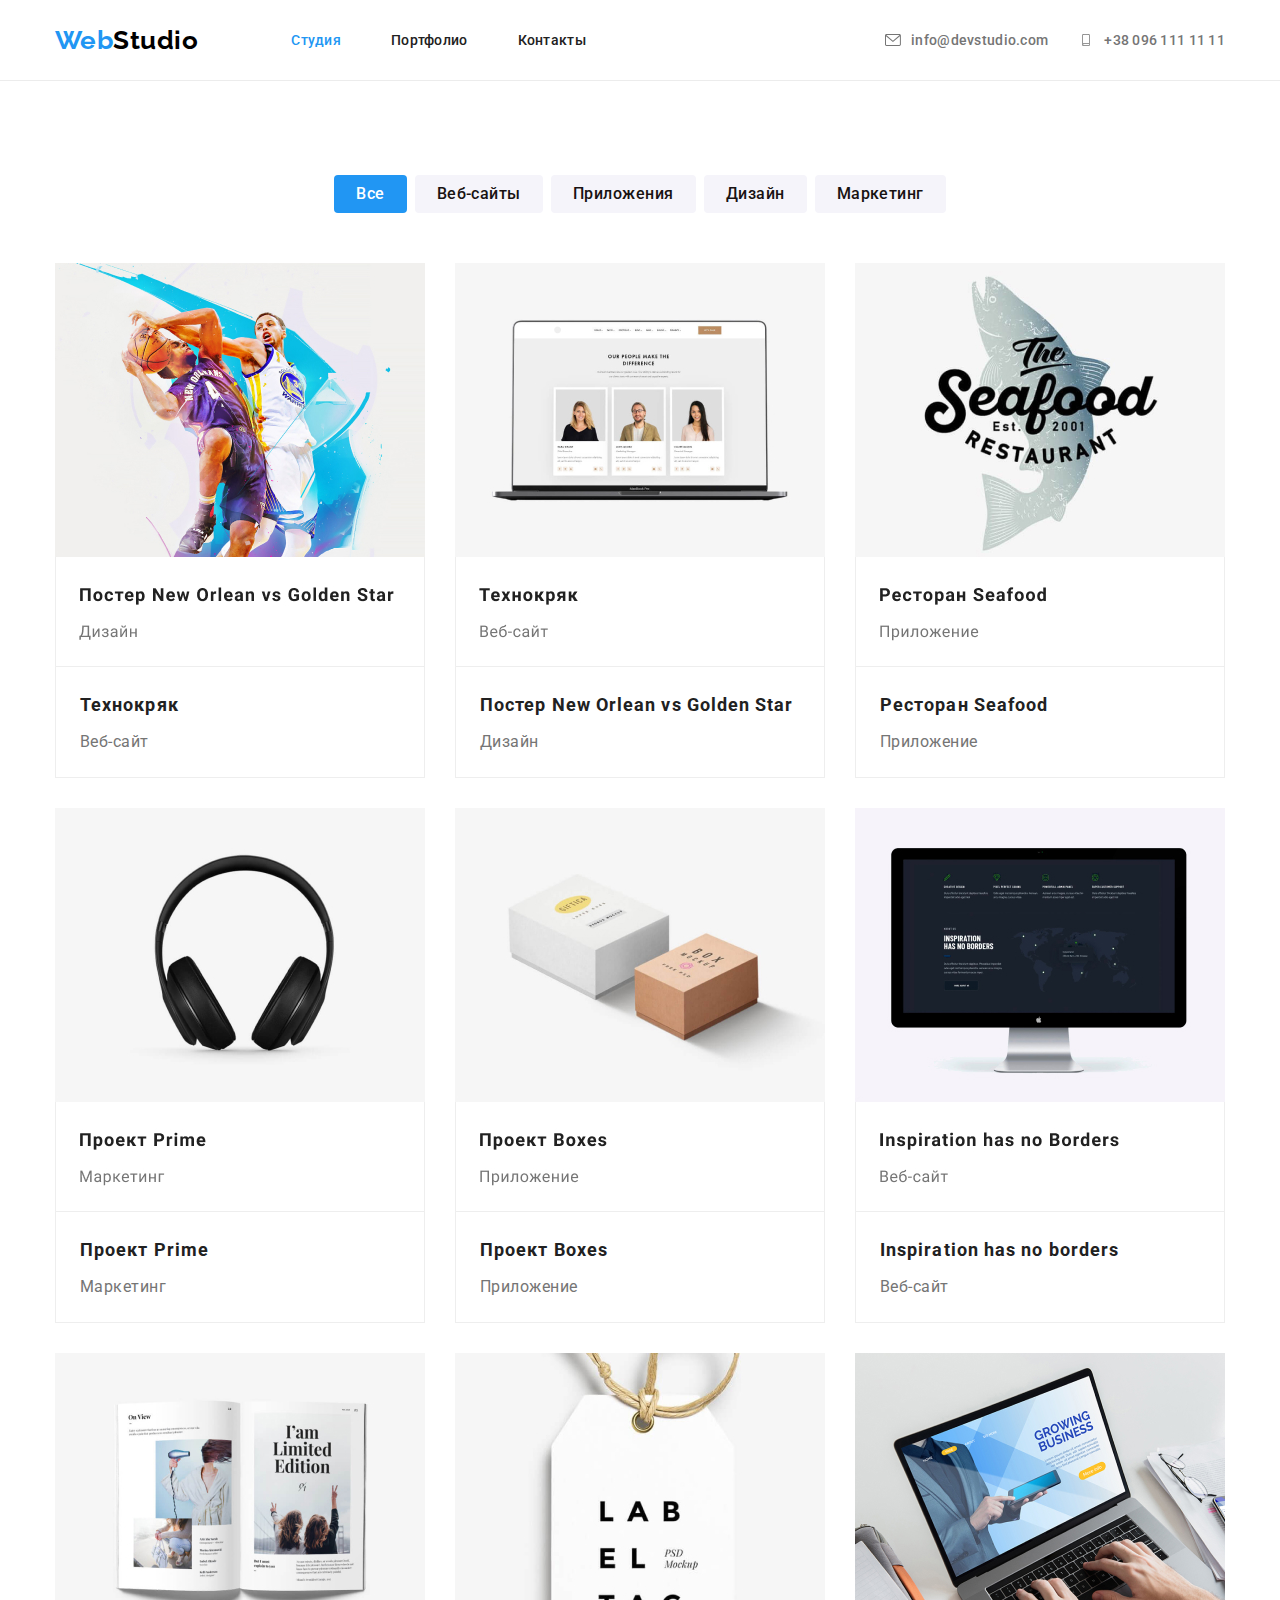
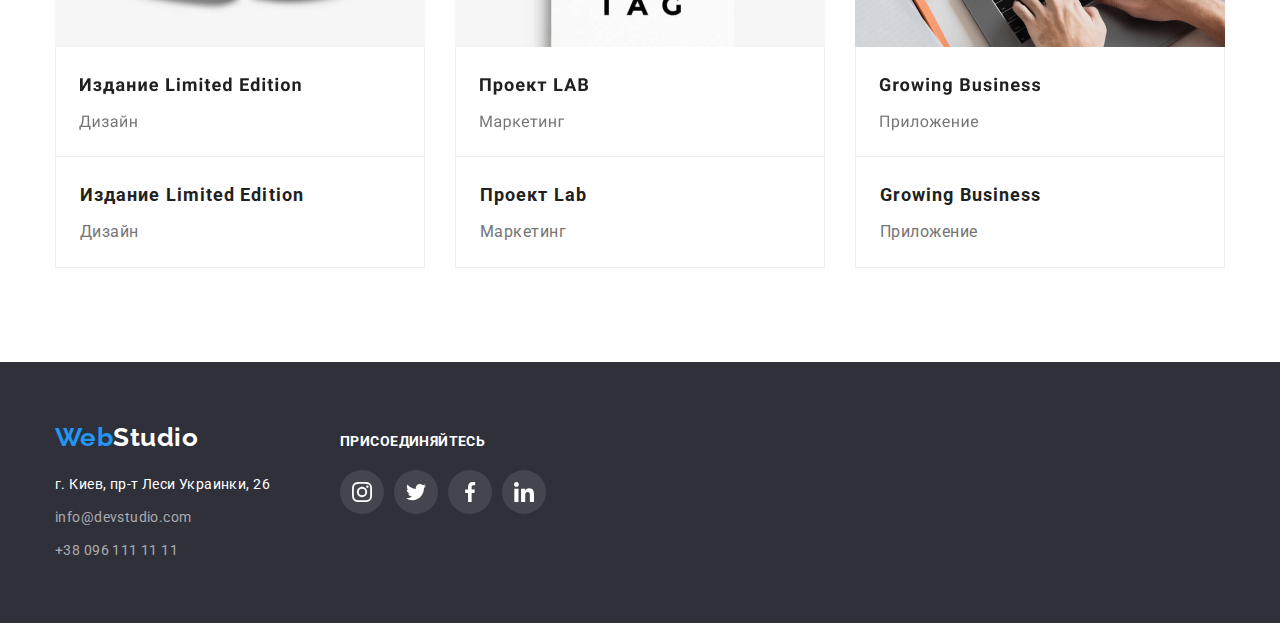
==== commit ab1fb218: "c6" ====
--- a/portfolio.html
+++ b/portfolio.html
@@ -6,6 +6,7 @@
     <meta http-equiv="X-UA-Compatible" content="IE=edge">
     <meta name="viewport" content="width=device-width, initial-scale=1.0">
     <title>WebStudio</title>
+    <link rel="stylesheet" href="https://cdnjs.cloudflare.com/ajax/libs/modern-normalize/1.0.0/modern-normalize.min.css" />
     <link href="./css/style.css" rel="stylesheet">
     <link rel="preconnect" href="https://fonts.googleapis.com">
     <link
@@ -18,22 +19,34 @@
     <header>
         <div class="container hat">
             <nav class="nav">
-
+    
                 <a href="./index.html" class="logo">
                     <span class="logo1">Web</span><span class="logo2">Studio</span>
                 </a>
-
+    
                 <ul class="navigation">
-                    <li class="item"><a href="./index.html" class="link">Студия</a></li>
-                    <li class="item"><a href="./portfolio.html" class="valid-link">Портфолио</a></li>
+                    <li class="item"><a href="./index.html" class="valid-link">Студия</a></li>
+                    <li class="item"><a href="./portfolio.html" class="link">Портфолио</a></li>
                     <li class="item"><a href="/" class="link">Контакты</a></li>
                 </ul>
             </nav>
-
+    
             <ul class="contacts">
-                <li class="item"><a href="mailto:info@devstudio.com">info@devstudio.com</a></li>
-                <li class="item"><a href="tel:+380961111111">+38 096 111 11 11</a></li>
-
+                <li class="item">
+                    <a href="mailto:info@devstudio.com" class="link-cont">
+                        <svg width="16px" height="12px" class="contact-icon">
+                            <use href="./img/icons.svg#icon-mail"></use>
+                        </svg>
+                        info@devstudio.com</a>
+                </li>
+                <li class="item">
+                    <a href="tel:+380961111111" class="link-cont">
+                        <svg width="16px" height="12px" class="contact-icon">
+                            <use href="./img/icons.svg#icon-telephone"></use>
+                        </svg>
+                        +38 096 111 11 11</a>
+                </li>
+    
             </ul>
         </div>
     </header>
@@ -47,9 +60,6 @@
                 </li>
                 <li class="item">
                     <button class="button " type="button">Веб-сайты</button>
-                </li> 
-                <li class="item">
-                    <button class="button " type="button">Веб-сайты</button>
                 </li>
                 <li class="item">
                     <button class="button " type="button">Приложения</button>
@@ -63,85 +73,85 @@
             </ul>
             <ul class="project-foto">
                 <li class="item">
-                    <a href="">
+                    <a href="" class="project-link">
                         <img src="./img/project2.jpg" alt="Технокряк">
                             <div class="info-foto">
                             <h2 class="project-title">Технокряк</h3>
                             <p class="project-text">Веб-сайт</p>
-                        </div>
+                            </div>
                     </a>
                     
                 </li>
                 <li class="item"> 
-                    <a href="">
+                    <a href="" class="project-link">
                         <img src="./img/project1.jpg" alt="Постер New Orlean vs Golden Star">
                             <div class="info-foto">
                             <h2 class="project-title">Постер New Orlean vs Golden Star</h3>
                             <p class="project-text">Дизайн</p>
-                        </div>
-                    </a>
-                </li>
-                <li class="item"> 
-                    <a href="">
-                        <div class="info-foto">
-                            <img src="./img/project3.jpg" alt="Ресторан Seafood">
+                            </div>
+                    </a>
+                </li>
+                <li class="item"> 
+                    <a href="" class="project-link">
+                        <img src="./img/project3.jpg" alt="Ресторан Seafood">
+                            <div class="info-foto">
                             <h2 class="project-title">Ресторан Seafood</h3>
                             <p class="project-text">Приложение</p>
-                        </div>
-                    </a>
-                </li>
-                <li class="item"> 
-                    <a href="">
-                        <div class="info-foto">
-                            <img src="./img/project4.jpg" alt="Проект Prime">
+                            </div>
+                    </a>
+                </li>
+                <li class="item"> 
+                    <a href="" class="project-link">
+                        <img src="./img/project4.jpg" alt="Проект Prime">
+                            <div class="info-foto">
                             <h2 class="project-title">Проект Prime</h3>
                             <p class="project-text">Маркетинг</p>
-                        </div>
-                    </a>
-                </li>
-                <li class="item"> 
-                    <a href="">
-                        <div class="info-foto">
-                            <img src="./img/project5.jpg" alt="Проект Boxes">
+                            </div>
+                    </a>
+                </li>
+                <li class="item"> 
+                    <a href="" class="project-link">
+                        <img src="./img/project5.jpg" alt="Проект Boxes">
+                            <div class="info-foto">
                             <h2 class="project-title">Проект Boxes</h3>
                             <p class="project-text">Приложение</p>
-                        </div>
-                    </a>
-                </li>
-                <li class="item"> 
-                    <a href="">
-                        <div class="info-foto">
-                            <img src="./img/project6.jpg" alt="Inspiration has no borders">
+                            </div>
+                    </a>
+                </li>
+                <li class="item"> 
+                    <a href="" class="project-link">
+                        <img src="./img/project6.jpg" alt="Inspiration has no borders">
+                            <div class="info-foto">
                             <h2 class="project-title">Inspiration has no borders</h3>
                             <p class="project-text">Веб-сайт</p>
-                        </div>
-                    </a>
-                </li>
-                <li class="item"> 
-                    <a href="">
-                        <div class="info-foto">
-                            <img src="./img/project7.jpg" alt="Издание Limited Edition">
+                            </div>
+                    </a>
+                </li>
+                <li class="item"> 
+                    <a href="" class="project-link">
+                        <img src="./img/project7.jpg" alt="Издание Limited Edition">
+                            <div class="info-foto">
                             <h2 class="project-title">Издание Limited Edition</h3>
                             <p class="project-text">Дизайн</p>
-                        </div>
-                    </a>
-                </li>
-                <li class="item"> 
-                    <a href="">
-                        <div class="info-foto">
-                            <img src="./img/project8.jpg" alt="Проект Lab">
+                            </div>
+                    </a>
+                </li>
+                <li class="item"> 
+                    <a href="" class="project-link">
+                        <img src="./img/project8.jpg" alt="Проект Lab">
+                            <div class="info-foto">
                             <h2 class="project-title">Проект Lab</h3>
                             <p class="project-text">Маркетинг</p>
-                        </div>
-                    </a>
-                </li>
-                <li class="item"> 
-                    <a href="">
-                        <div class="info-foto">
-                            <img src="./img/project9.jpg" alt="Growing Business">
+                            </div>
+                    </a>
+                </li>
+                <li class="item"> 
+                    <a href="" class="project-link">
+                        <img src="./img/project9.jpg" alt="Growing Business">
+                            <div class="info-foto">
                             <h2 class="project-title">Growing Business</h3>
                             <p class="project-text">Приложение</p>
-                        </div>
+                            </div>
                     </a>
                 </li>
             </ul>
@@ -150,22 +160,57 @@
     </main>
     <footer class="footer">
         <div class="container ftr">
-            <a class="logo-footer" href="./index.html">
-                <span class="logo1">Web</span><span class="logo3">Studio</span>
-            </a>
-            <address class="address">
-    
-                <p class="address">г. Киев, пр-т Леси Украинки, 26</p>
-                <ul class="contacts-footer">
-                    <li class="item">
-                        <a class="accent" href="mailto:info@devstudio.com">info@devstudio.com</a>
-                    </li>
-                    <li class="item">
-                        <a class="accent" href="tel:+380961111111">+38 096 111 11 11</a>
+            <div>
+                <a class="logo-footer" href="./index.html">
+                    <span class="logo1">Web</span><span class="logo3">Studio</span>
+                </a>
+                <address class="address">
+    
+                    <p class="address">г. Киев, пр-т Леси Украинки, 26</p>
+                    <ul class="contacts-footer">
+                        <li class="item">
+                            <a class="accent" href="mailto:info@devstudio.com">info@devstudio.com</a>
+                        </li>
+                        <li class="item">
+                            <a class="accent" href="tel:+380961111111">+38 096 111 11 11</a>
+                        </li>
+                    </ul>
+    
+                </address>
+            </div>
+            <div class="sn-footer">
+                <p class="sn-title">ПРИСОЕДИНЯЙТЕСЬ</p>
+                <ul class="snft-list">
+                    <li>
+                        <a href="" class="snft-link">
+                            <svg width="20px" height="20px" class="snft-icon">
+                                <use href="./img/icons.svg#icon-instagram"></use>
+                            </svg>
+                        </a>
+                    </li>
+                    <li>
+                        <a href="" class="snft-link">
+                            <svg width="20px" height="20px" class="snft-icon">
+                                <use href="./img/icons.svg#icon-twitter"></use>
+                            </svg>
+                        </a>
+                    </li>
+                    <li>
+                        <a href="" class="snft-link">
+                            <svg width="20px" height="20px" class="snft-icon">
+                                <use href="./img/icons.svg#icon-facebook"></use>
+                            </svg>
+                        </a>
+                    </li>
+                    <li>
+                        <a href="" class="snft-link">
+                            <svg width="20px" height="20px" class="snft-icon">
+                                <use href="./img/icons.svg#icon-linkedin"></use>
+                            </svg>
+                        </a>
                     </li>
                 </ul>
-    
-            </address>
+            </div>
         </div>
     </footer>
     </body>
--- a/css/style.css
+++ b/css/style.css
@@ -11,8 +11,18 @@
   text-decoration: none;
 }
 
+header {
+  border-bottom-style: solid;
+  border-bottom-width: 1px;
+  border-bottom-color: #ececec;
+}
+
+img {
+  display: block;
+}
+
 .container {
-  width: 1230px;
+  width: 1200px;
   padding-right: 15px;
   padding-left: 15px;
   margin-left: auto;
@@ -28,7 +38,6 @@
   display: flex;
   align-items: center;
   justify-content: space-between;
-  height: 80px;
 }
 
 /* Логотип */
@@ -75,6 +84,9 @@
 }
 
 .link {
+  display: block;
+  padding-top: 32px;
+  padding-bottom: 32px;
   text-decoration: none;
   cursor: pointer;
   font-weight: 500;
@@ -90,35 +102,44 @@
 }
 
 .valid-link {
+  display: block;
+  padding-top: 32px;
+  padding-bottom: 32px;
+  text-decoration: none;
+  font-weight: 500;
+  font-size: 14px;
+  line-height: 16px;
+  letter-spacing: 0.02em;
+  color: #2196f3;
+}
+
+/* Контакты */
+
+.contacts {
+  display: flex;
+  padding: 0px;
+  margin: 0px;
+}
+
+.contact-icon {
+  margin-right: 10px;
+  fill: currentColor;
+}
+
+.contacts .item + .item {
+  margin-left: 30px;
+}
+
+.link-cont {
   text-decoration: none;
   cursor: pointer;
   font-weight: 500;
   font-size: 14px;
   line-height: 16px;
   letter-spacing: 0.02em;
-  color: #2196f3;
-}
-
-/* Контакты */
-
-.contacts {
-  display: flex;
-  padding: 0px;
-  margin: 0px;
-}
-
-.contacts .item + .item {
-  margin-left: 30px;
-}
-
-.contacts li > a {
-  text-decoration: none;
-  cursor: pointer;
-  font-weight: 500;
-  font-size: 14px;
-  line-height: 16px;
-  letter-spacing: 0.02em;
   color: #757575;
+  display: flex;
+  align-items: center;
 }
 
 .contacts li > a:hover,
@@ -167,8 +188,8 @@
 /* Проекты_компании */
 
 .project {
-  margin-top: 94px;
-  margin-bottom: 94px;
+  padding-top: 94px;
+  padding-bottom: 94px;
   padding-left: 15px;
   padding-right: 15px;
   background-color: #ffffff;
@@ -177,8 +198,6 @@
 .project-nav {
   display: flex;
   justify-content: center;
-  align-items: flex-start;
-  height: 54px;
   margin: 0px;
   padding: 0px;
 }
@@ -192,12 +211,11 @@
   flex-wrap: wrap;
   margin: 0px;
   padding: 0px;
-  margin-top: 34px;
+  margin-top: 50px;
 }
 
 .project-foto .item {
   width: 370px;
-  height: 404px;
   margin-right: 30px;
   margin-bottom: 30px;
 }
@@ -211,9 +229,11 @@
 }
 
 .info-foto {
-  margin: 20px 24px;
-  height: 70px;
-  width: 322px;
+  padding: 20px 24px;
+  border-width: 0px 1px 1px 1px;
+  border-style: solid;
+  border-color: #eeeeee;
+  box-sizing: border-box;
 }
 
 .project-text {
@@ -236,13 +256,35 @@
   color: #212121;
 }
 
+.project-link {
+  color: ##757575;
+  text-decoration: none;
+  display: block;
+}
+.project-link:hover,
+.project-link:focus {
+  box-shadow: 0px 1px 1px rgba(0, 0, 0, 0.12), 0px 4px 4px rgba(0, 0, 0, 0.06),
+    1px 4px 6px rgba(0, 0, 0, 0.16);
+}
+
 /* Заказ_услуг */
 
 .service {
   height: 600px;
-  text-align: center;
-  margin-bottom: 94px;
+  max-width: 1600px;
+  margin-left: auto;
+  margin-right: auto;
+  text-align: center;
   background-color: #2f303a;
+  background-image: linear-gradient(
+      to right,
+      rgba(47, 48, 58, 0.4),
+      rgba(47, 48, 58, 0.4)
+    ),
+    url(../img/fond.jpg);
+  background-repeat: no-repeat;
+  background-size: cover;
+  background-position: center;
 }
 
 .serv {
@@ -277,20 +319,36 @@
 
 /* Описание_чем_занимается_фирма */
 
-.container .quality {
-  display: flex;
-}
-
 .quality {
   margin: 0px;
   padding: 0px;
-  margin-bottom: 94px;
+  padding-top: 94px;
+  padding-bottom: 94px;
+}
+
+.quality-list {
+  display: flex;
+  margin: 0px;
+  padding: 0px;
+}
+
+.quality .item {
+  width: 270px;
 }
 
 .quality .item:not(:last-child) {
   margin-right: 30px;
 }
 
+.icon-quality {
+  height: 120px;
+  background-color: var(--secondary-fon-color);
+  margin-bottom: 30px;
+  display: flex;
+  align-items: center;
+  justify-content: center;
+}
+
 .quality-title {
   margin: 0px;
   padding: 0px;
@@ -315,11 +373,17 @@
 /* Фото_Чем_Занимается_фирма */
 
 .occupation {
-  display: flex;
-  justify-content: space-between;
-  margin: 0px;
-  padding: 0px;
-  margin-bottom: 94px;
+  padding-bottom: 94px;
+}
+
+.occupation-list .item:not(:last-child) {
+  margin-right: 30px;
+}
+
+.occupation-list {
+  display: flex;
+  margin: 0px;
+  padding: 0px;
 }
 
 .occupation-title {
@@ -336,11 +400,19 @@
 
 /* Наша_Команда */
 
+.info-team {
+  padding-top: 30px;
+  padding-bottom: 30px;
+  box-shadow: 0px 1px 3px rgba(0, 0, 0, 0.12), 0px 1px 1px rgba(0, 0, 0, 0.14),
+    0px 2px 1px rgba(0, 0, 0, 0.2);
+  border-radius: 0px 0px 4px 4px;
+}
+
 .our-team-title {
   margin: 0px;
   padding: 0px;
-  padding-top: 94px;
-  padding-bottom: 50px;
+
+  margin-bottom: 50px;
   font-weight: bold;
   font-size: 36px;
   line-height: 42px;
@@ -351,18 +423,25 @@
 
 .our-team {
   background-color: #f5f4fa;
+  padding-bottom: 94px;
+  padding-top: 94px;
 }
 .our-team-list {
   display: flex;
-  justify-content: space-between;
-  margin: 0px;
-  padding: 0px;
-  padding-bottom: 94px;
+  margin-left: auto;
+  margin-right: auto;
+  margin: 0px;
+  padding: 0px;
+}
+
+.our-team-list .item:not(:last-child) {
+  margin-right: 30px;
 }
 
 .team-title {
   margin: 0px;
   padding: 0px;
+  margin-bottom: 10px;
   font-weight: 500;
   font-size: 16px;
   line-height: 19px;
@@ -381,6 +460,77 @@
   color: #757575;
 }
 
+.sn-links {
+  display: flex;
+  list-style: none;
+  padding-left: 0;
+  justify-content: space-between;
+}
+.sn-link {
+  display: flex;
+  align-items: center;
+  justify-content: center;
+  width: 44px;
+  height: 44px;
+  border-radius: 50px;
+  color: #afb1b8;
+}
+.sn-link:hover,
+.sn-link:focus {
+  background-color: #2196f3;
+  color: #ffffff;
+}
+
+.sn-icon {
+  fill: currentColor;
+}
+
+/* наши клиены */
+
+.section-clients {
+  padding-bottom: 94px;
+  padding-top: 94px;
+}
+.section-clients-title {
+  color: #212121;
+  font-weight: 700;
+  font-size: 36px;
+  line-height: 1.2;
+  text-align: center;
+  margin-top: 0;
+  margin-bottom: 50px;
+}
+.clients {
+  display: flex;
+  padding-left: 0;
+  margin-top: 0;
+  margin-bottom: 0;
+  justify-content: space-between;
+}
+.clients-links {
+  display: flex;
+  width: 170px;
+  height: 92px;
+}
+.clients-link {
+  display: flex;
+  width: 100%;
+  height: 100%;
+  align-items: center;
+  justify-content: center;
+  border: 1px solid #afb1b8;
+  border-radius: 4px;
+  color: #afb1b8;
+}
+.clients-link:hover,
+.clients-link:focus {
+  color: #2196f3;
+  border-color: #2196f3;
+}
+.clients-icon {
+  fill: currentColor;
+}
+
 /* Подпись */
 
 .address {
@@ -402,6 +552,8 @@
 .ftr {
   padding-top: 60px;
   padding-bottom: 60px;
+  display: flex;
+  align-items: baseline;
 }
 
 .logo-footer {
@@ -415,8 +567,12 @@
   padding: 0px;
 }
 
-.contacts-footer .item {
+.contacts-footer {
   margin-top: 9px;
+}
+
+.contacts-footer .item:not(:last-child) {
+  margin-bottom: 9px;
 }
 
 .contacts-footer > li > a {
@@ -428,3 +584,41 @@
   color: rgba(255, 255, 255, 0.6);
   font-style: normal;
 }
+
+.sn-footer {
+  margin-left: 70px;
+}
+
+.sn-title {
+  font-weight: 700;
+  font-size: 14px;
+  line-height: 1.2;
+  letter-spacing: 0.03em;
+  color: #ffffff;
+  margin-top: 0;
+  margin-bottom: 20px;
+}
+.snft-list {
+  display: flex;
+  justify-content: space-between;
+  padding: 0;
+  margin: 0;
+  list-style: none;
+  width: 206px;
+}
+.snft-link {
+  display: flex;
+  width: 44px;
+  height: 44px;
+  background-color: rgb(255, 255, 255, 0.1);
+  border-radius: 50px;
+  align-items: center;
+  justify-content: center;
+}
+.snft-link:hover,
+.snft-link:focus {
+  background-color: #2196f3;
+}
+.snft-icon {
+  fill: #ffffff;
+}
